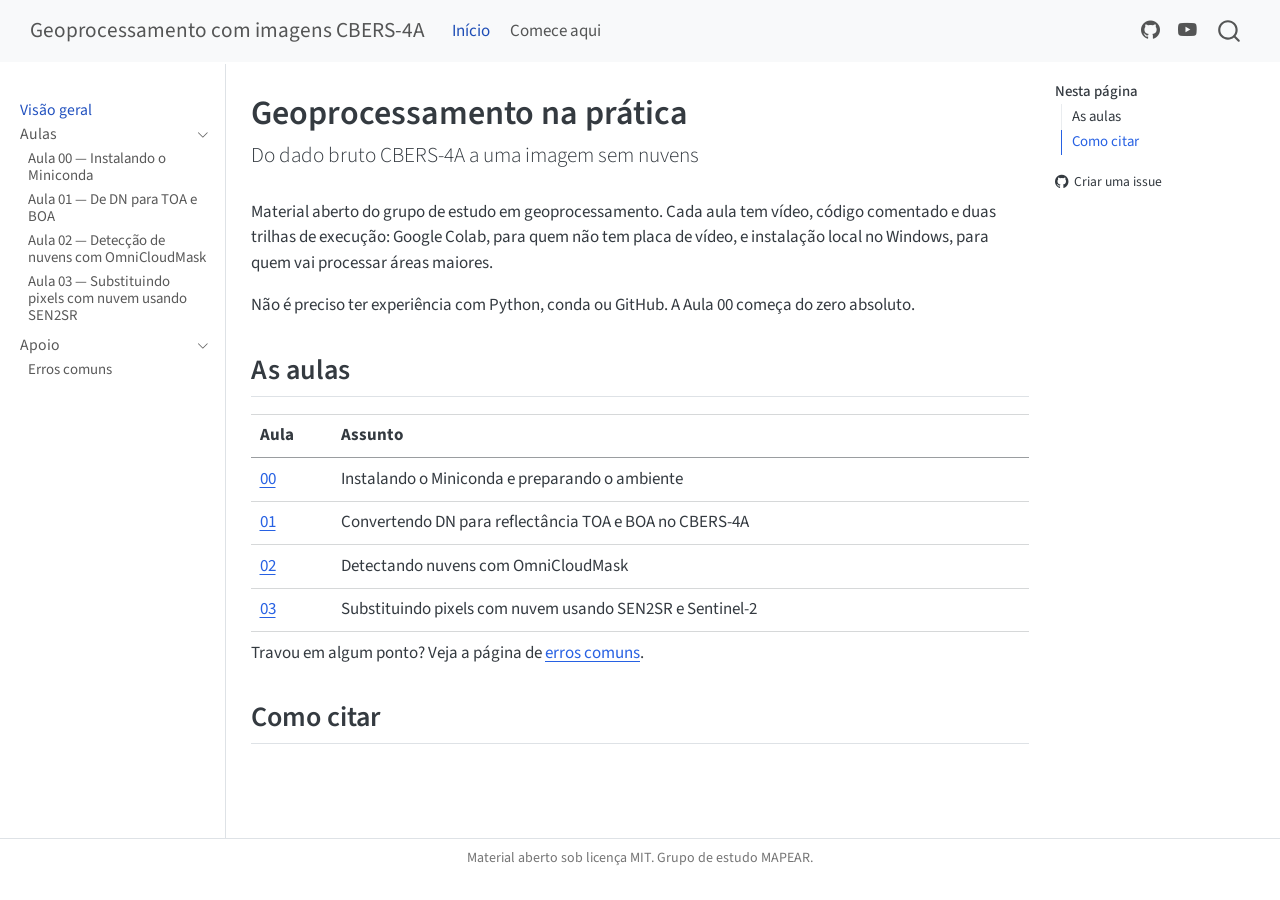
==== docs/index.html @ e0a3d1a6 "Arquivos iniciais" ====
<!DOCTYPE html>
<html xmlns="http://www.w3.org/1999/xhtml" lang="pt" xml:lang="pt"><head>

<meta charset="utf-8">
<meta name="generator" content="quarto-1.10.18">

<meta name="viewport" content="width=device-width, initial-scale=1.0, user-scalable=yes">


<title>Geoprocessamento na prática – Geoprocessamento com imagens CBERS-4A</title>
<style>
/* Default styles provided by pandoc.
** See https://pandoc.org/MANUAL.html#variables-for-html for config info.
*/
span.smallcaps{font-variant: small-caps;}
div.columns{display: flex; gap: 1.5em;}
div.column{flex: auto;}
@media screen {
div.columns{gap: min(4vw, 1.5em);}
div.column{overflow-x: auto;}
}
div.hanging-indent{margin-left: 1.5em; text-indent: -1.5em;}
ul.task-list{list-style: none;}
ul.task-list li input[type="checkbox"] {
  width: 0.8em;
  margin: 0 0.8em 0.2em -1em; /* quarto-specific, see https://github.com/quarto-dev/quarto-cli/issues/4556 */ 
  vertical-align: middle;
}
</style>


<script src="site_libs/quarto-nav/quarto-nav.js"></script>
<script src="site_libs/quarto-nav/headroom.min.js"></script>
<script src="site_libs/clipboard/clipboard.min.js"></script>
<script src="site_libs/quarto-search/autocomplete.umd.js"></script>
<script src="site_libs/quarto-search/fuse.min.js"></script>
<script src="site_libs/quarto-search/quarto-search.js"></script>
<meta name="quarto:offset" content="./">
<script src="site_libs/quarto-html/quarto.js" type="module"></script>
<script src="site_libs/quarto-html/tabsets/tabsets.js" type="module"></script>
<script src="site_libs/quarto-html/popper.min.js"></script>
<script src="site_libs/quarto-html/tippy.umd.min.js"></script>
<script src="site_libs/quarto-html/anchor.min.js"></script>
<link href="site_libs/quarto-html/tippy.css" rel="stylesheet">
<link href="site_libs/quarto-html/quarto-syntax-highlighting-bb62276ab45c84d9efd712f51ff97b5a.css" rel="stylesheet" id="quarto-text-highlighting-styles">
<script src="site_libs/bootstrap/bootstrap.min.js"></script>
<link href="site_libs/bootstrap/bootstrap-icons.css" rel="stylesheet">
<link href="site_libs/bootstrap/bootstrap-2bff8de579bfbea2a895c50d60f87590.min.css" rel="stylesheet" append-hash="true" id="quarto-bootstrap" data-mode="light">
<script id="quarto-search-options" type="application/json">{
  "location": "navbar",
  "copy-button": false,
  "collapse-after": 3,
  "panel-placement": "end",
  "type": "overlay",
  "limit": 50,
  "keyboard-shortcut": [
    "f",
    "/",
    "s"
  ],
  "show-item-context": false,
  "language": {
    "search-no-results-text": "Nenhum resultado",
    "search-matching-documents-text": "documentos correspondentes",
    "search-copy-link-title": "Copiar link para a busca",
    "search-hide-matches-text": "Esconder correspondências adicionais",
    "search-more-match-text": "mais correspondência neste documento",
    "search-more-matches-text": "mais correspondências neste documento",
    "search-clear-button-title": "Limpar",
    "search-text-placeholder": "",
    "search-detached-cancel-button-title": "Cancelar",
    "search-submit-button-title": "Enviar",
    "search-label": "Procurar"
  }
}</script>


</head>

<body class="nav-sidebar docked nav-fixed quarto-light">

<div id="quarto-search-results"></div>
  <header id="quarto-header" class="headroom fixed-top">
    <nav class="navbar navbar-expand-lg " data-bs-theme="dark">
      <div class="navbar-container container-fluid">
      <div class="navbar-brand-container mx-auto">
    <a class="navbar-brand" href="./index.html">
    <span class="navbar-title">Geoprocessamento com imagens CBERS-4A</span>
    </a>
  </div>
            <div id="quarto-search" class="" title="Procurar"></div>
          <button class="navbar-toggler" type="button" data-bs-toggle="collapse" data-bs-target="#navbarCollapse" aria-controls="navbarCollapse" role="menu" aria-expanded="false" aria-label="Alternar de navegação" onclick="if (window.quartoToggleHeadroom) { window.quartoToggleHeadroom(); }">
  <span class="navbar-toggler-icon"></span>
</button>
          <div class="collapse navbar-collapse" id="navbarCollapse">
            <ul class="navbar-nav navbar-nav-scroll me-auto">
  <li class="nav-item">
    <a class="nav-link active" href="./index.html" aria-current="page"> 
<span class="menu-text">Início</span></a>
  </li>  
  <li class="nav-item">
    <a class="nav-link" href="./aulas/00-ambiente.html"> 
<span class="menu-text">Comece aqui</span></a>
  </li>  
</ul>
            <ul class="navbar-nav navbar-nav-scroll ms-auto">
  <li class="nav-item compact">
    <a class="nav-link" href="https://github.com/danfioramonte/geoprocessamento-cbers4a"> <i class="bi bi-github" role="img">
</i> 
<span class="menu-text"></span></a>
  </li>  
  <li class="nav-item compact">
    <a class="nav-link" href="https://www.youtube.com/@MapearUnesp"> <i class="bi bi-youtube" role="img">
</i> 
<span class="menu-text"></span></a>
  </li>  
</ul>
          </div> <!-- /navcollapse -->
            <div class="quarto-navbar-tools">
</div>
      </div> <!-- /container-fluid -->
    </nav>
  <nav class="quarto-secondary-nav">
    <div class="container-fluid d-flex">
      <button type="button" class="quarto-btn-toggle btn" data-bs-toggle="collapse" role="button" data-bs-target=".quarto-sidebar-collapse-item" aria-controls="quarto-sidebar" aria-expanded="false" aria-label="Alternar barra lateral" onclick="if (window.quartoToggleHeadroom) { window.quartoToggleHeadroom(); }">
        <i class="bi bi-layout-text-sidebar-reverse"></i>
      </button>
        <nav class="quarto-page-breadcrumbs" aria-label="breadcrumb"><ol class="breadcrumb"><li class="breadcrumb-item"><a href="./index.html">Visão geral</a></li></ol></nav>
        <a class="flex-grow-1" role="navigation" data-bs-toggle="collapse" data-bs-target=".quarto-sidebar-collapse-item" aria-controls="quarto-sidebar" aria-expanded="false" aria-label="Alternar barra lateral" onclick="if (window.quartoToggleHeadroom) { window.quartoToggleHeadroom(); }">      
        </a>
    </div>
  </nav>
</header>
<!-- content -->
<div id="quarto-content" class="quarto-container page-columns page-rows-contents page-layout-article page-navbar">
<!-- sidebar -->
  <nav id="quarto-sidebar" class="sidebar collapse collapse-horizontal quarto-sidebar-collapse-item sidebar-navigation docked overflow-auto">
    <div class="sidebar-menu-container"> 
    <ul class="list-unstyled mt-1">
        <li class="sidebar-item">
  <div class="sidebar-item-container"> 
  <a href="./index.html" class="sidebar-item-text sidebar-link active">
 <span class="menu-text">Visão geral</span></a>
  </div>
</li>
        <li class="sidebar-item sidebar-item-section">
      <div class="sidebar-item-container"> 
            <a class="sidebar-item-text sidebar-link text-start" data-bs-toggle="collapse" data-bs-target="#quarto-sidebar-section-1" role="navigation" aria-expanded="true">
 <span class="menu-text">Aulas</span></a>
          <a class="sidebar-item-toggle text-start" data-bs-toggle="collapse" data-bs-target="#quarto-sidebar-section-1" role="navigation" aria-expanded="true" aria-label="Alternar seção">
            <i class="bi bi-chevron-right ms-2"></i>
          </a> 
      </div>
      <ul id="quarto-sidebar-section-1" class="collapse list-unstyled sidebar-section depth1 show">  
          <li class="sidebar-item">
  <div class="sidebar-item-container"> 
  <a href="./aulas/00-ambiente.html" class="sidebar-item-text sidebar-link">
 <span class="menu-text">Aula 00 — Instalando o Miniconda</span></a>
  </div>
</li>
          <li class="sidebar-item">
  <div class="sidebar-item-container"> 
  <a href="./aulas/01-toa-boa.html" class="sidebar-item-text sidebar-link">
 <span class="menu-text">Aula 01 — De DN para TOA e BOA</span></a>
  </div>
</li>
          <li class="sidebar-item">
  <div class="sidebar-item-container"> 
  <a href="./aulas/02-omnicloudmask.html" class="sidebar-item-text sidebar-link">
 <span class="menu-text">Aula 02 — Detecção de nuvens com OmniCloudMask</span></a>
  </div>
</li>
          <li class="sidebar-item">
  <div class="sidebar-item-container"> 
  <a href="./aulas/03-sen2sr.html" class="sidebar-item-text sidebar-link">
 <span class="menu-text">Aula 03 — Substituindo pixels com nuvem usando SEN2SR</span></a>
  </div>
</li>
      </ul>
  </li>
        <li class="sidebar-item sidebar-item-section">
      <div class="sidebar-item-container"> 
            <a class="sidebar-item-text sidebar-link text-start" data-bs-toggle="collapse" data-bs-target="#quarto-sidebar-section-2" role="navigation" aria-expanded="true">
 <span class="menu-text">Apoio</span></a>
          <a class="sidebar-item-toggle text-start" data-bs-toggle="collapse" data-bs-target="#quarto-sidebar-section-2" role="navigation" aria-expanded="true" aria-label="Alternar seção">
            <i class="bi bi-chevron-right ms-2"></i>
          </a> 
      </div>
      <ul id="quarto-sidebar-section-2" class="collapse list-unstyled sidebar-section depth1 show">  
          <li class="sidebar-item">
  <div class="sidebar-item-container"> 
  <a href="./aulas/99-erros-comuns.html" class="sidebar-item-text sidebar-link">
 <span class="menu-text">Erros comuns</span></a>
  </div>
</li>
      </ul>
  </li>
    </ul>
    </div>
</nav>
<div id="quarto-sidebar-glass" class="quarto-sidebar-collapse-item" data-bs-toggle="collapse" data-bs-target=".quarto-sidebar-collapse-item"></div>
<!-- margin-sidebar -->
    <div id="quarto-margin-sidebar" class="sidebar margin-sidebar">
        <nav id="TOC" role="doc-toc" class="toc-active">
    <h2 id="toc-title">Nesta página</h2>
   
  <ul>
  <li><a href="#as-aulas" id="toc-as-aulas" class="nav-link active" data-scroll-target="#as-aulas">As aulas</a></li>
  <li><a href="#como-citar" id="toc-como-citar" class="nav-link" data-scroll-target="#como-citar">Como citar</a></li>
  </ul>
<div class="toc-actions"><ul><li><a href="https://github.com/danfioramonte/geoprocessamento-cbers4a/issues/new" class="toc-action"><i class="bi bi-github"></i>Criar uma issue</a></li></ul></div></nav>
    </div>
<!-- main -->
<main class="content" id="quarto-document-content">

<header id="title-block-header" class="quarto-title-block default">
<div class="quarto-title">
<h1 class="title">Geoprocessamento na prática</h1>
<p class="subtitle lead">Do dado bruto CBERS-4A a uma imagem sem nuvens</p>
</div>



<div class="quarto-title-meta">

    
  
    
  </div>
  


</header>


<p>Material aberto do grupo de estudo em geoprocessamento. Cada aula tem vídeo, código comentado e duas trilhas de execução: Google Colab, para quem não tem placa de vídeo, e instalação local no Windows, para quem vai processar áreas maiores.</p>
<p>Não é preciso ter experiência com Python, conda ou GitHub. A Aula 00 começa do zero absoluto.</p>
<section id="as-aulas" class="level2">
<h2 class="anchored" data-anchor-id="as-aulas">As aulas</h2>
<table class="caption-top table">
<thead>
<tr class="header">
<th>Aula</th>
<th>Assunto</th>
</tr>
</thead>
<tbody>
<tr class="odd">
<td><a href="./aulas/00-ambiente.html">00</a></td>
<td>Instalando o Miniconda e preparando o ambiente</td>
</tr>
<tr class="even">
<td><a href="./aulas/01-toa-boa.html">01</a></td>
<td>Convertendo DN para reflectância TOA e BOA no CBERS-4A</td>
</tr>
<tr class="odd">
<td><a href="./aulas/02-omnicloudmask.html">02</a></td>
<td>Detectando nuvens com OmniCloudMask</td>
</tr>
<tr class="even">
<td><a href="./aulas/03-sen2sr.html">03</a></td>
<td>Substituindo pixels com nuvem usando SEN2SR e Sentinel-2</td>
</tr>
</tbody>
</table>
<p>Travou em algum ponto? Veja a página de <a href="./aulas/99-erros-comuns.html">erros comuns</a>.</p>
</section>
<section id="como-citar" class="level2">
<h2 class="anchored" data-anchor-id="como-citar">Como citar</h2>
<!-- Preencher depois de gerar o DOI no Zenodo -->


</section>

</main> <!-- /main -->
<script id="quarto-html-after-body" type="application/javascript">
  window.document.addEventListener("DOMContentLoaded", function (event) {
    const icon = "";
    const anchorJS = new window.AnchorJS();
    anchorJS.options = {
      placement: 'right',
      icon: icon
    };
    anchorJS.add('.anchored');
    const isCodeAnnotation = (el) => {
      for (const clz of el.classList) {
        if (clz.startsWith('code-annotation-')) {                     
          return true;
        }
      }
      return false;
    }
    const onCopySuccess = function(e) {
      // button target
      const button = e.trigger;
      // don't keep focus
      button.blur();
      // flash "checked"
      button.classList.add('code-copy-button-checked');
      var currentTitle = button.getAttribute("title");
      button.setAttribute("title", "Copiada");
      let tooltip;
      if (window.bootstrap) {
        button.setAttribute("data-bs-toggle", "tooltip");
        button.setAttribute("data-bs-placement", "left");
        button.setAttribute("data-bs-title", "Copiada");
        tooltip = new bootstrap.Tooltip(button, 
          { trigger: "manual", 
            customClass: "code-copy-button-tooltip",
            offset: [0, -8]});
        tooltip.show();    
      }
      setTimeout(function() {
        if (tooltip) {
          tooltip.hide();
          button.removeAttribute("data-bs-title");
          button.removeAttribute("data-bs-toggle");
          button.removeAttribute("data-bs-placement");
        }
        button.setAttribute("title", currentTitle);
        button.classList.remove('code-copy-button-checked');
      }, 1000);
      // clear code selection
      e.clearSelection();
    }
    const getTextToCopy = function(trigger) {
      const outerScaffold = trigger.parentElement.cloneNode(true);
      const codeEl = outerScaffold.querySelector('code');
      for (const childEl of codeEl.children) {
        if (isCodeAnnotation(childEl)) {
          childEl.remove();
        }
      }
      return codeEl.innerText;
    }
    const clipboard = new window.ClipboardJS('.code-copy-button:not([data-in-quarto-modal])', {
      text: getTextToCopy
    });
    clipboard.on('success', onCopySuccess);
    if (window.document.getElementById('quarto-embedded-source-code-modal')) {
      const clipboardModal = new window.ClipboardJS('.code-copy-button[data-in-quarto-modal]', {
        text: getTextToCopy,
        container: window.document.getElementById('quarto-embedded-source-code-modal')
      });
      clipboardModal.on('success', onCopySuccess);
    }
      var localhostRegex = new RegExp(/^(?:http|https):\/\/localhost\:?[0-9]*\//);
      var mailtoRegex = new RegExp(/^mailto:/);
        var filterRegex = new RegExp("https:\/\/danfioramonte\.github\.io\/geoprocessamento-cbers4a\/");
      var isInternal = (href) => {
          return filterRegex.test(href) || localhostRegex.test(href) || mailtoRegex.test(href);
      }
      // Inspect non-navigation links and adorn them if external
     var links = window.document.querySelectorAll('a[href]:not(.nav-link):not(.navbar-brand):not(.toc-action):not(.sidebar-link):not(.sidebar-item-toggle):not(.pagination-link):not(.no-external):not([aria-hidden]):not(.dropdown-item):not(.quarto-navigation-tool):not(.about-link)');
      for (var i=0; i<links.length; i++) {
        const link = links[i];
        if (!isInternal(link.href)) {
          // undo the damage that might have been done by quarto-nav.js in the case of
          // links that we want to consider external
          if (link.dataset.originalHref !== undefined) {
            link.href = link.dataset.originalHref;
          }
        }
      }
    function tippyHover(el, contentFn, onTriggerFn, onUntriggerFn) {
      const config = {
        allowHTML: true,
        maxWidth: 500,
        delay: 100,
        arrow: false,
        appendTo: function(el) {
            return el.parentElement;
        },
        interactive: true,
        interactiveBorder: 10,
        theme: 'quarto',
        placement: 'bottom-start',
      };
      if (contentFn) {
        config.content = contentFn;
      }
      if (onTriggerFn) {
        config.onTrigger = onTriggerFn;
      }
      if (onUntriggerFn) {
        config.onUntrigger = onUntriggerFn;
      }
      window.tippy(el, config); 
    }
    const noterefs = window.document.querySelectorAll('a[role="doc-noteref"]');
    for (var i=0; i<noterefs.length; i++) {
      const ref = noterefs[i];
      tippyHover(ref, function() {
        // use id or data attribute instead here
        let href = ref.getAttribute('data-footnote-href') || ref.getAttribute('href');
        try { href = new URL(href).hash; } catch {}
        const id = href.replace(/^#\/?/, "");
        const note = window.document.getElementById(id);
        if (note) {
          return note.innerHTML;
        } else {
          return "";
        }
      });
    }
    const xrefs = window.document.querySelectorAll('a.quarto-xref');
    const processXRef = (id, note) => {
      // Strip column container classes
      const stripColumnClz = (el) => {
        el.classList.remove("page-full", "page-columns");
        if (el.children) {
          for (const child of el.children) {
            stripColumnClz(child);
          }
        }
      }
      stripColumnClz(note)
      if (id === null || id.startsWith('sec-')) {
        // Special case sections, only their first couple elements
        const container = document.createElement("div");
        if (note.children && note.children.length > 2) {
          container.appendChild(note.children[0].cloneNode(true));
          for (let i = 1; i < note.children.length; i++) {
            const child = note.children[i];
            if (child.tagName === "P" && child.innerText === "") {
              continue;
            } else {
              container.appendChild(child.cloneNode(true));
              break;
            }
          }
          if (window.Quarto?.typesetMath) {
            window.Quarto.typesetMath(container);
          }
          return container.innerHTML
        } else {
          if (window.Quarto?.typesetMath) {
            window.Quarto.typesetMath(note);
          }
          return note.innerHTML;
        }
      } else {
        // Remove any anchor links if they are present
        const anchorLink = note.querySelector('a.anchorjs-link');
        if (anchorLink) {
          anchorLink.remove();
        }
        if (window.Quarto?.typesetMath) {
          window.Quarto.typesetMath(note);
        }
        if (note.classList.contains("callout")) {
          return note.outerHTML;
        } else {
          return note.innerHTML;
        }
      }
    }
    for (var i=0; i<xrefs.length; i++) {
      const xref = xrefs[i];
      tippyHover(xref, undefined, function(instance) {
        instance.disable();
        let url = xref.getAttribute('href');
        let hash = undefined; 
        if (url.startsWith('#')) {
          hash = url;
        } else {
          try { hash = new URL(url).hash; } catch {}
        }
        if (hash) {
          const id = hash.replace(/^#\/?/, "");
          const note = window.document.getElementById(id);
          if (note !== null) {
            try {
              const html = processXRef(id, note.cloneNode(true));
              instance.setContent(html);
            } finally {
              instance.enable();
              instance.show();
            }
          } else {
            // See if we can fetch this
            fetch(url.split('#')[0])
            .then(res => res.text())
            .then(html => {
              const parser = new DOMParser();
              const htmlDoc = parser.parseFromString(html, "text/html");
              const note = htmlDoc.getElementById(id);
              if (note !== null) {
                const html = processXRef(id, note);
                instance.setContent(html);
              } 
            }).finally(() => {
              instance.enable();
              instance.show();
            });
          }
        } else {
          // See if we can fetch a full url (with no hash to target)
          // This is a special case and we should probably do some content thinning / targeting
          fetch(url)
          .then(res => res.text())
          .then(html => {
            const parser = new DOMParser();
            const htmlDoc = parser.parseFromString(html, "text/html");
            const note = htmlDoc.querySelector('main.content');
            if (note !== null) {
              // This should only happen for chapter cross references
              // (since there is no id in the URL)
              // remove the first header
              if (note.children.length > 0 && note.children[0].tagName === "HEADER") {
                note.children[0].remove();
              }
              const html = processXRef(null, note);
              instance.setContent(html);
            } 
          }).finally(() => {
            instance.enable();
            instance.show();
          });
        }
      }, function(instance) {
      });
    }
        let selectedAnnoteEl;
        const selectorForAnnotation = ( cell, annotation) => {
          let cellAttr = 'data-code-cell="' + cell + '"';
          let lineAttr = 'data-code-annotation="' +  annotation + '"';
          const selector = 'span[' + cellAttr + '][' + lineAttr + ']';
          return selector;
        }
        const selectCodeLines = (annoteEl) => {
          const doc = window.document;
          const targetCell = annoteEl.getAttribute("data-target-cell");
          const targetAnnotation = annoteEl.getAttribute("data-target-annotation");
          const annoteSpan = window.document.querySelector(selectorForAnnotation(targetCell, targetAnnotation));
          const lines = annoteSpan.getAttribute("data-code-lines").split(",");
          const lineIds = lines.map((line) => {
            return targetCell + "-" + line;
          })
          let top = null;
          let height = null;
          let parent = null;
          if (lineIds.length > 0) {
              //compute the position of the single el (top and bottom and make a div)
              const el = window.document.getElementById(lineIds[0]);
              top = el.offsetTop;
              height = el.offsetHeight;
              parent = el.parentElement.parentElement;
            if (lineIds.length > 1) {
              const lastEl = window.document.getElementById(lineIds[lineIds.length - 1]);
              const bottom = lastEl.offsetTop + lastEl.offsetHeight;
              height = bottom - top;
            }
            if (top !== null && height !== null && parent !== null) {
              // cook up a div (if necessary) and position it 
              let div = window.document.getElementById("code-annotation-line-highlight");
              if (div === null) {
                div = window.document.createElement("div");
                div.setAttribute("id", "code-annotation-line-highlight");
                div.style.position = 'absolute';
                parent.appendChild(div);
              }
              div.style.top = top - 2 + "px";
              div.style.height = height + 4 + "px";
              div.style.left = 0;
              let gutterDiv = window.document.getElementById("code-annotation-line-highlight-gutter");
              if (gutterDiv === null) {
                gutterDiv = window.document.createElement("div");
                gutterDiv.setAttribute("id", "code-annotation-line-highlight-gutter");
                gutterDiv.style.position = 'absolute';
                const codeCell = window.document.getElementById(targetCell);
                const gutter = codeCell.querySelector('.code-annotation-gutter');
                gutter.appendChild(gutterDiv);
              }
              gutterDiv.style.top = top - 2 + "px";
              gutterDiv.style.height = height + 4 + "px";
            }
            selectedAnnoteEl = annoteEl;
          }
        };
        const unselectCodeLines = () => {
          const elementsIds = ["code-annotation-line-highlight", "code-annotation-line-highlight-gutter"];
          elementsIds.forEach((elId) => {
            const div = window.document.getElementById(elId);
            if (div) {
              div.remove();
            }
          });
          selectedAnnoteEl = undefined;
        };
          // Handle positioning of the toggle
      window.addEventListener(
        "resize",
        throttle(() => {
          elRect = undefined;
          if (selectedAnnoteEl) {
            selectCodeLines(selectedAnnoteEl);
          }
        }, 10)
      );
      function throttle(fn, ms) {
      let throttle = false;
      let timer;
        return (...args) => {
          if(!throttle) { // first call gets through
              fn.apply(this, args);
              throttle = true;
          } else { // all the others get throttled
              if(timer) clearTimeout(timer); // cancel #2
              timer = setTimeout(() => {
                fn.apply(this, args);
                timer = throttle = false;
              }, ms);
          }
        };
      }
        // Attach click handler to the DT
        const annoteDls = window.document.querySelectorAll('dt[data-target-cell]');
        for (const annoteDlNode of annoteDls) {
          annoteDlNode.addEventListener('click', (event) => {
            const clickedEl = event.target;
            if (clickedEl !== selectedAnnoteEl) {
              unselectCodeLines();
              const activeEl = window.document.querySelector('dt[data-target-cell].code-annotation-active');
              if (activeEl) {
                activeEl.classList.remove('code-annotation-active');
              }
              selectCodeLines(clickedEl);
              clickedEl.classList.add('code-annotation-active');
            } else {
              // Unselect the line
              unselectCodeLines();
              clickedEl.classList.remove('code-annotation-active');
            }
          });
        }
    const findCites = (el) => {
      const parentEl = el.parentElement;
      if (parentEl) {
        const cites = parentEl.dataset.cites;
        if (cites) {
          return {
            el,
            cites: cites.split(' ')
          };
        } else {
          return findCites(el.parentElement)
        }
      } else {
        return undefined;
      }
    };
    var bibliorefs = window.document.querySelectorAll('a[role="doc-biblioref"]');
    for (var i=0; i<bibliorefs.length; i++) {
      const ref = bibliorefs[i];
      const citeInfo = findCites(ref);
      if (citeInfo) {
        tippyHover(citeInfo.el, function() {
          var popup = window.document.createElement('div');
          citeInfo.cites.forEach(function(cite) {
            var citeDiv = window.document.createElement('div');
            citeDiv.classList.add('hanging-indent');
            citeDiv.classList.add('csl-entry');
            var biblioDiv = window.document.getElementById('ref-' + cite);
            if (biblioDiv) {
              citeDiv.innerHTML = biblioDiv.innerHTML;
            }
            popup.appendChild(citeDiv);
          });
          return popup.innerHTML;
        });
      }
    }
  });
  </script>
</div> <!-- /content -->
<footer class="footer">
  <div class="nav-footer">
    <div class="nav-footer-left">
      &nbsp;
    </div>   
    <div class="nav-footer-center">
<p>Material aberto sob licença MIT. Grupo de estudo MAPEAR.</p>
<div class="toc-actions d-sm-block d-md-none"><ul><li><a href="https://github.com/danfioramonte/geoprocessamento-cbers4a/issues/new" class="toc-action"><i class="bi bi-github"></i>Criar uma issue</a></li></ul></div></div>
    <div class="nav-footer-right">
      &nbsp;
    </div>
  </div>
</footer>




</body></html>
---- docs/site_libs/quarto-html/tippy.css ----
.tippy-box[data-animation=fade][data-state=hidden]{opacity:0}[data-tippy-root]{max-width:calc(100vw - 10px)}.tippy-box{position:relative;background-color:#333;color:#fff;border-radius:4px;font-size:14px;line-height:1.4;white-space:normal;outline:0;transition-property:transform,visibility,opacity}.tippy-box[data-placement^=top]>.tippy-arrow{bottom:0}.tippy-box[data-placement^=top]>.tippy-arrow:before{bottom:-7px;left:0;border-width:8px 8px 0;border-top-color:initial;transform-origin:center top}.tippy-box[data-placement^=bottom]>.tippy-arrow{top:0}.tippy-box[data-placement^=bottom]>.tippy-arrow:before{top:-7px;left:0;border-width:0 8px 8px;border-bottom-color:initial;transform-origin:center bottom}.tippy-box[data-placement^=left]>.tippy-arrow{right:0}.tippy-box[data-placement^=left]>.tippy-arrow:before{border-width:8px 0 8px 8px;border-left-color:initial;right:-7px;transform-origin:center left}.tippy-box[data-placement^=right]>.tippy-arrow{left:0}.tippy-box[data-placement^=right]>.tippy-arrow:before{left:-7px;border-width:8px 8px 8px 0;border-right-color:initial;transform-origin:center right}.tippy-box[data-inertia][data-state=visible]{transition-timing-function:cubic-bezier(.54,1.5,.38,1.11)}.tippy-arrow{width:16px;height:16px;color:#333}.tippy-arrow:before{content:"";position:absolute;border-color:transparent;border-style:solid}.tippy-content{position:relative;padding:5px 9px;z-index:1}
---- docs/site_libs/quarto-html/quarto-syntax-highlighting-bb62276ab45c84d9efd712f51ff97b5a.css ----
/* quarto syntax highlight colors */
:root {
  --quarto-hl-al-color: #ff5555;
  --quarto-hl-an-color: #6a737d;
  --quarto-hl-at-color: #d73a49;
  --quarto-hl-bn-color: #005cc5;
  --quarto-hl-bu-color: #d73a49;
  --quarto-hl-ch-color: #032f62;
  --quarto-hl-co-color: #6a737d;
  --quarto-hl-cv-color: #6a737d;
  --quarto-hl-cn-color: #005cc5;
  --quarto-hl-cf-color: #d73a49;
  --quarto-hl-dt-color: #d73a49;
  --quarto-hl-dv-color: #005cc5;
  --quarto-hl-do-color: #6a737d;
  --quarto-hl-er-color: #ff5555;
  --quarto-hl-ex-color: #d73a49;
  --quarto-hl-fl-color: #005cc5;
  --quarto-hl-fu-color: #6f42c1;
  --quarto-hl-im-color: #032f62;
  --quarto-hl-in-color: #6a737d;
  --quarto-hl-kw-color: #d73a49;
  --quarto-hl-op-color: #24292e;
  --quarto-hl-pp-color: #d73a49;
  --quarto-hl-re-color: #6a737d;
  --quarto-hl-sc-color: #005cc5;
  --quarto-hl-ss-color: #032f62;
  --quarto-hl-st-color: #032f62;
  --quarto-hl-va-color: #e36209;
  --quarto-hl-vs-color: #032f62;
  --quarto-hl-wa-color: #ff5555;
}

/* other quarto variables */
:root {
  --quarto-font-monospace: SFMono-Regular, Menlo, Monaco, Consolas, "Liberation Mono", "Courier New", monospace;
}

/* syntax highlight based on Pandoc's rules */
pre > code.sourceCode > span {
  color: #24292e;
}

code.sourceCode > span {
  color: #24292e;
}

div.sourceCode,
div.sourceCode pre.sourceCode {
  color: #24292e;
}

/* Normal */
code span {
  color: #24292e;
}

/* Alert */
code span.al {
  font-weight: bold;
  color: #ff5555;
}

/* Annotation */
code span.an {
  color: #6a737d;
}

/* Attribute */
code span.at {
  color: #d73a49;
}

/* BaseN */
code span.bn {
  color: #005cc5;
}

/* BuiltIn */
code span.bu {
  color: #d73a49;
}

/* ControlFlow */
code span.cf {
  color: #d73a49;
}

/* Char */
code span.ch {
  color: #032f62;
}

/* Constant */
code span.cn {
  color: #005cc5;
}

/* Comment */
code span.co {
  color: #6a737d;
}

/* CommentVar */
code span.cv {
  color: #6a737d;
}

/* Documentation */
code span.do {
  color: #6a737d;
}

/* DataType */
code span.dt {
  color: #d73a49;
}

/* DecVal */
code span.dv {
  color: #005cc5;
}

/* Error */
code span.er {
  color: #ff5555;
  text-decoration: underline;
}

/* Extension */
code span.ex {
  font-weight: bold;
  color: #d73a49;
}

/* Float */
code span.fl {
  color: #005cc5;
}

/* Function */
code span.fu {
  color: #6f42c1;
}

/* Import */
code span.im {
  color: #032f62;
}

/* Information */
code span.in {
  color: #6a737d;
}

/* Keyword */
code span.kw {
  color: #d73a49;
}

/* Operator */
code span.op {
  color: #24292e;
}

/* Preprocessor */
code span.pp {
  color: #d73a49;
}

/* RegionMarker */
code span.re {
  color: #6a737d;
}

/* SpecialChar */
code span.sc {
  color: #005cc5;
}

/* SpecialString */
code span.ss {
  color: #032f62;
}

/* String */
code span.st {
  color: #032f62;
}

/* Variable */
code span.va {
  color: #e36209;
}

/* VerbatimString */
code span.vs {
  color: #032f62;
}

/* Warning */
code span.wa {
  color: #ff5555;
}

.prevent-inlining {
  content: "</";
}

/*# sourceMappingURL=9fff47f1860eaa1c7b80d8cbc12525ed.css.map */
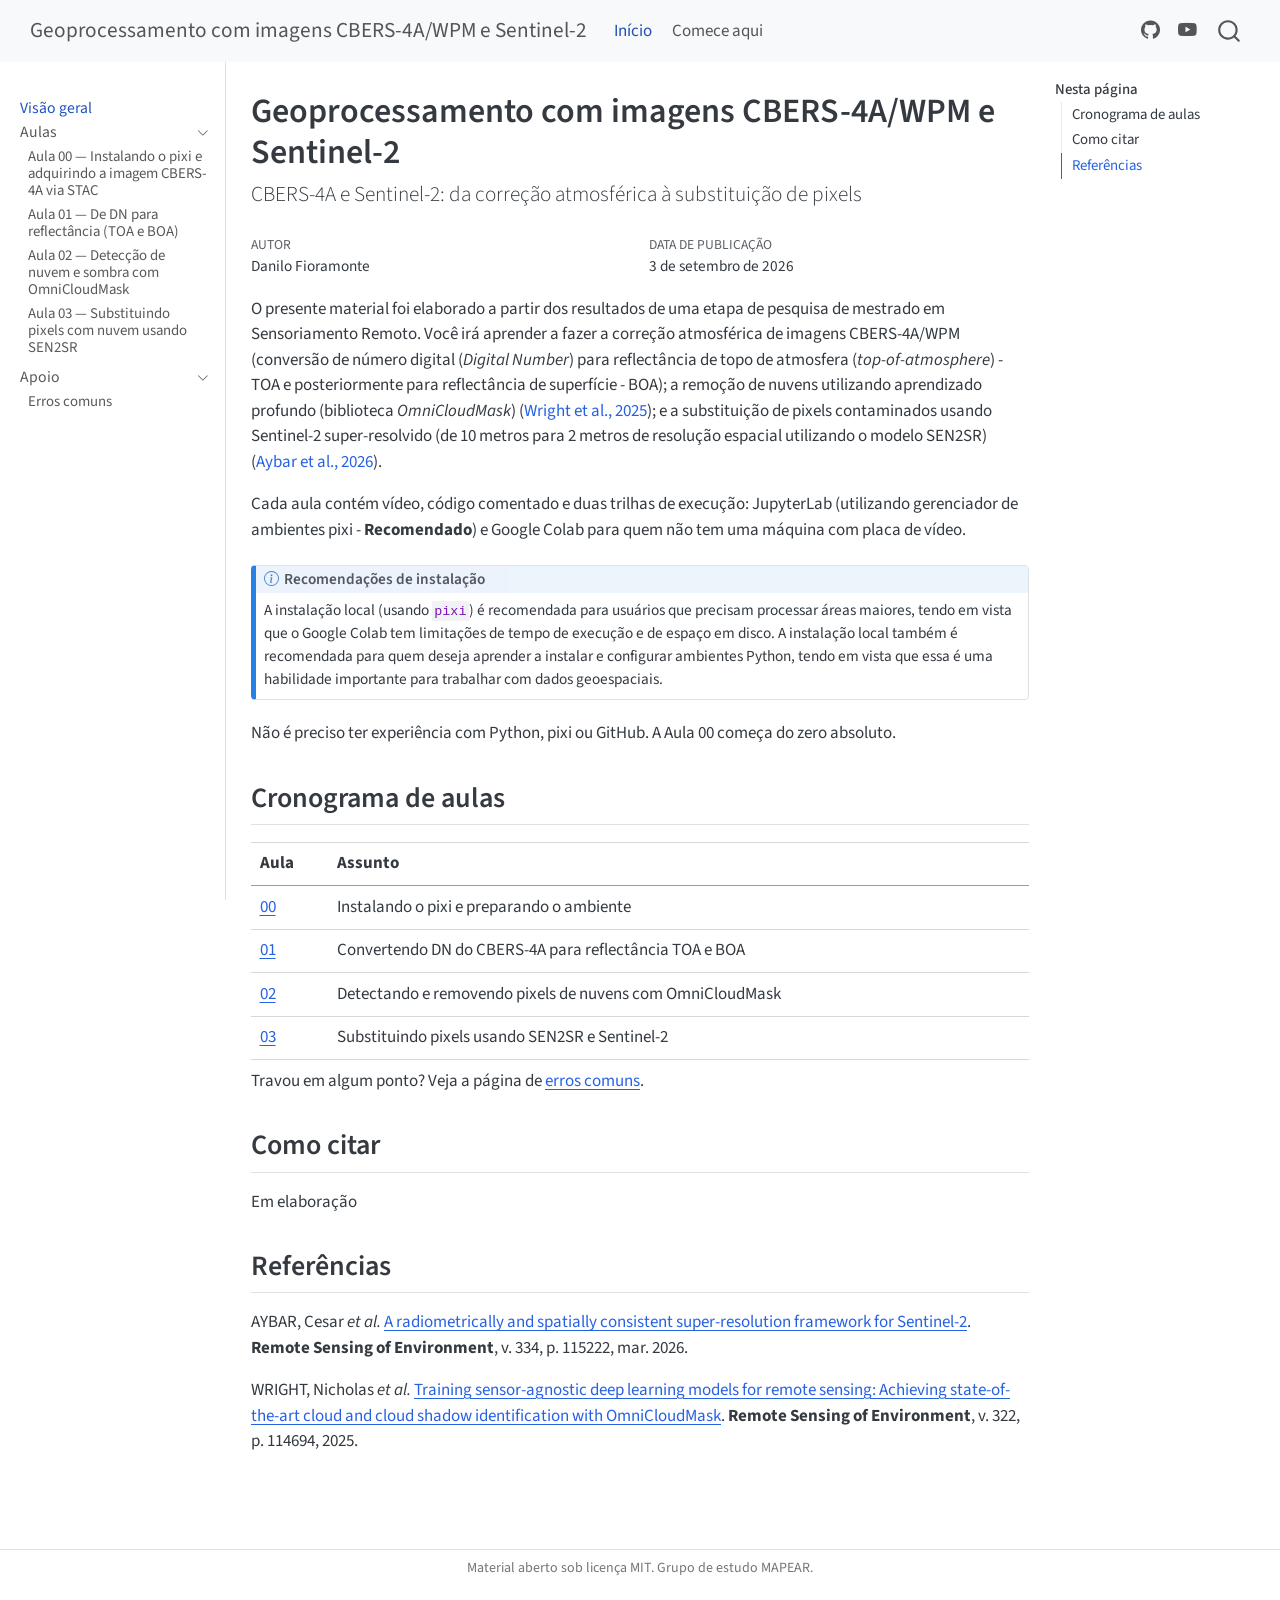
==== commit 4187169f: "0.0.2 ipynb aulas 01, 02 e 03 + correções" ====
--- a/docs/index.html
+++ b/docs/index.html
@@ -2,23 +2,21 @@
 <html xmlns="http://www.w3.org/1999/xhtml" lang="pt" xml:lang="pt"><head>
 
 <meta charset="utf-8">
-<meta name="generator" content="quarto-1.10.18">
+<meta name="generator" content="quarto-1.9.38">
 
 <meta name="viewport" content="width=device-width, initial-scale=1.0, user-scalable=yes">
 
-
-<title>Geoprocessamento na prática – Geoprocessamento com imagens CBERS-4A</title>
+<meta name="author" content="Danilo Fioramonte">
+
+<title>Geoprocessamento com imagens CBERS-4A/WPM e Sentinel-2</title>
 <style>
 /* Default styles provided by pandoc.
 ** See https://pandoc.org/MANUAL.html#variables-for-html for config info.
 */
+code{white-space: pre-wrap;}
 span.smallcaps{font-variant: small-caps;}
-div.columns{display: flex; gap: 1.5em;}
-div.column{flex: auto;}
-@media screen {
-div.columns{gap: min(4vw, 1.5em);}
-div.column{overflow-x: auto;}
-}
+div.columns{display: flex; gap: min(4vw, 1.5em);}
+div.column{flex: auto; overflow-x: auto;}
 div.hanging-indent{margin-left: 1.5em; text-indent: -1.5em;}
 ul.task-list{list-style: none;}
 ul.task-list li input[type="checkbox"] {
@@ -26,7 +24,27 @@
   margin: 0 0.8em 0.2em -1em; /* quarto-specific, see https://github.com/quarto-dev/quarto-cli/issues/4556 */ 
   vertical-align: middle;
 }
-</style>
+/* CSS for citations */
+div.csl-bib-body { }
+div.csl-entry {
+  clear: both;
+  margin-bottom: 1em;
+}
+.hanging-indent div.csl-entry {
+  margin-left:2em;
+  text-indent:-2em;
+}
+div.csl-left-margin {
+  min-width:2em;
+  float:left;
+}
+div.csl-right-inline {
+  margin-left:2em;
+  padding-left:1em;
+}
+div.csl-indent {
+  margin-left: 2em;
+}</style>
 
 
 <script src="site_libs/quarto-nav/quarto-nav.js"></script>
@@ -42,10 +60,10 @@
 <script src="site_libs/quarto-html/tippy.umd.min.js"></script>
 <script src="site_libs/quarto-html/anchor.min.js"></script>
 <link href="site_libs/quarto-html/tippy.css" rel="stylesheet">
-<link href="site_libs/quarto-html/quarto-syntax-highlighting-bb62276ab45c84d9efd712f51ff97b5a.css" rel="stylesheet" id="quarto-text-highlighting-styles">
+<link href="site_libs/quarto-html/quarto-syntax-highlighting-de63f62b328812d8e578a4d74e282472.css" rel="stylesheet" id="quarto-text-highlighting-styles">
 <script src="site_libs/bootstrap/bootstrap.min.js"></script>
 <link href="site_libs/bootstrap/bootstrap-icons.css" rel="stylesheet">
-<link href="site_libs/bootstrap/bootstrap-2bff8de579bfbea2a895c50d60f87590.min.css" rel="stylesheet" append-hash="true" id="quarto-bootstrap" data-mode="light">
+<link href="site_libs/bootstrap/bootstrap-fb5670f5af5b608e6ffea10bfbc97ea6.min.css" rel="stylesheet" append-hash="true" id="quarto-bootstrap" data-mode="light">
 <script id="quarto-search-options" type="application/json">{
   "location": "navbar",
   "copy-button": false,
@@ -85,7 +103,7 @@
       <div class="navbar-container container-fluid">
       <div class="navbar-brand-container mx-auto">
     <a class="navbar-brand" href="./index.html">
-    <span class="navbar-title">Geoprocessamento com imagens CBERS-4A</span>
+    <span class="navbar-title">Geoprocessamento com imagens CBERS-4A/WPM e Sentinel-2</span>
     </a>
   </div>
             <div id="quarto-search" class="" title="Procurar"></div>
@@ -105,12 +123,12 @@
 </ul>
             <ul class="navbar-nav navbar-nav-scroll ms-auto">
   <li class="nav-item compact">
-    <a class="nav-link" href="https://github.com/danfioramonte/geoprocessamento-cbers4a"> <i class="bi bi-github" role="img">
+    <a class="nav-link" href="https://github.com/danfioramonte/geoprocessamento-cbers4a" target="_blank"> <i class="bi bi-github" role="img">
 </i> 
 <span class="menu-text"></span></a>
   </li>  
   <li class="nav-item compact">
-    <a class="nav-link" href="https://www.youtube.com/@MapearUnesp"> <i class="bi bi-youtube" role="img">
+    <a class="nav-link" href="https://www.youtube.com/@MapearUnesp" target="_blank"> <i class="bi bi-youtube" role="img">
 </i> 
 <span class="menu-text"></span></a>
   </li>  
@@ -155,19 +173,19 @@
           <li class="sidebar-item">
   <div class="sidebar-item-container"> 
   <a href="./aulas/00-ambiente.html" class="sidebar-item-text sidebar-link">
- <span class="menu-text">Aula 00 — Instalando o Miniconda</span></a>
+ <span class="menu-text">Aula 00 — Instalando o pixi e adquirindo a imagem CBERS-4A via STAC</span></a>
   </div>
 </li>
           <li class="sidebar-item">
   <div class="sidebar-item-container"> 
   <a href="./aulas/01-toa-boa.html" class="sidebar-item-text sidebar-link">
- <span class="menu-text">Aula 01 — De DN para TOA e BOA</span></a>
+ <span class="menu-text">Aula 01 — De DN para reflectância (TOA e BOA)</span></a>
   </div>
 </li>
           <li class="sidebar-item">
   <div class="sidebar-item-container"> 
   <a href="./aulas/02-omnicloudmask.html" class="sidebar-item-text sidebar-link">
- <span class="menu-text">Aula 02 — Detecção de nuvens com OmniCloudMask</span></a>
+ <span class="menu-text">Aula 02 — Detecção de nuvem e sombra com OmniCloudMask</span></a>
   </div>
 </li>
           <li class="sidebar-item">
@@ -205,25 +223,38 @@
     <h2 id="toc-title">Nesta página</h2>
    
   <ul>
-  <li><a href="#as-aulas" id="toc-as-aulas" class="nav-link active" data-scroll-target="#as-aulas">As aulas</a></li>
+  <li><a href="#cronograma-de-aulas" id="toc-cronograma-de-aulas" class="nav-link active" data-scroll-target="#cronograma-de-aulas">Cronograma de aulas</a></li>
   <li><a href="#como-citar" id="toc-como-citar" class="nav-link" data-scroll-target="#como-citar">Como citar</a></li>
+  <li><a href="#referências" id="toc-referências" class="nav-link" data-scroll-target="#referências">Referências</a></li>
   </ul>
-<div class="toc-actions"><ul><li><a href="https://github.com/danfioramonte/geoprocessamento-cbers4a/issues/new" class="toc-action"><i class="bi bi-github"></i>Criar uma issue</a></li></ul></div></nav>
+</nav>
     </div>
 <!-- main -->
 <main class="content" id="quarto-document-content">
 
 <header id="title-block-header" class="quarto-title-block default">
 <div class="quarto-title">
-<h1 class="title">Geoprocessamento na prática</h1>
-<p class="subtitle lead">Do dado bruto CBERS-4A a uma imagem sem nuvens</p>
+<h1 class="title">Geoprocessamento com imagens CBERS-4A/WPM e Sentinel-2</h1>
+<p class="subtitle lead">CBERS-4A e Sentinel-2: da correção atmosférica à substituição de pixels</p>
 </div>
 
 
 
 <div class="quarto-title-meta">
 
+    <div>
+    <div class="quarto-title-meta-heading">Autor</div>
+    <div class="quarto-title-meta-contents">
+             <p>Danilo Fioramonte </p>
+          </div>
+  </div>
     
+    <div>
+    <div class="quarto-title-meta-heading">Data de Publicação</div>
+    <div class="quarto-title-meta-contents">
+      <p class="date">3 de setembro de 2026</p>
+    </div>
+  </div>
   
     
   </div>
@@ -233,10 +264,24 @@
 </header>
 
 
-<p>Material aberto do grupo de estudo em geoprocessamento. Cada aula tem vídeo, código comentado e duas trilhas de execução: Google Colab, para quem não tem placa de vídeo, e instalação local no Windows, para quem vai processar áreas maiores.</p>
-<p>Não é preciso ter experiência com Python, conda ou GitHub. A Aula 00 começa do zero absoluto.</p>
-<section id="as-aulas" class="level2">
-<h2 class="anchored" data-anchor-id="as-aulas">As aulas</h2>
+<p>O presente material foi elaborado a partir dos resultados de uma etapa de pesquisa de mestrado em Sensoriamento Remoto. Você irá aprender a fazer a correção atmosférica de imagens CBERS-4A/WPM (conversão de número digital (<em>Digital Number</em>) para reflectância de topo de atmosfera (<em>top-of-atmosphere</em>) - TOA e posteriormente para reflectância de superfície - BOA); a remoção de nuvens utilizando aprendizado profundo (biblioteca <em>OmniCloudMask</em>) <span class="citation" data-cites="wright_training_2025">(<a href="#ref-wright_training_2025" role="doc-biblioref">Wright et al., 2025</a>)</span>; e a substituição de pixels contaminados usando Sentinel-2 super-resolvido (de 10 metros para 2 metros de resolução espacial utilizando o modelo SEN2SR) <span class="citation" data-cites="aybar_radiometrically_2026">(<a href="#ref-aybar_radiometrically_2026" role="doc-biblioref">Aybar et al., 2026</a>)</span>.</p>
+<p>Cada aula contém vídeo, código comentado e duas trilhas de execução: JupyterLab (utilizando gerenciador de ambientes pixi - <strong>Recomendado</strong>) e Google Colab para quem não tem uma máquina com placa de vídeo.</p>
+<div class="callout callout-style-default callout-note callout-titled">
+<div class="callout-header d-flex align-content-center">
+<div class="callout-icon-container">
+<i class="callout-icon"></i>
+</div>
+<div class="callout-title-container flex-fill">
+<span class="screen-reader-only">Nota</span>Recomendações de instalação
+</div>
+</div>
+<div class="callout-body-container callout-body">
+<p>A instalação local (usando <code>pixi</code>) é recomendada para usuários que precisam processar áreas maiores, tendo em vista que o Google Colab tem limitações de tempo de execução e de espaço em disco. A instalação local também é recomendada para quem deseja aprender a instalar e configurar ambientes Python, tendo em vista que essa é uma habilidade importante para trabalhar com dados geoespaciais.</p>
+</div>
+</div>
+<p>Não é preciso ter experiência com Python, pixi ou GitHub. A Aula 00 começa do zero absoluto.</p>
+<section id="cronograma-de-aulas" class="level2">
+<h2 class="anchored" data-anchor-id="cronograma-de-aulas">Cronograma de aulas</h2>
 <table class="caption-top table">
 <thead>
 <tr class="header">
@@ -247,19 +292,19 @@
 <tbody>
 <tr class="odd">
 <td><a href="./aulas/00-ambiente.html">00</a></td>
-<td>Instalando o Miniconda e preparando o ambiente</td>
+<td>Instalando o pixi e preparando o ambiente</td>
 </tr>
 <tr class="even">
 <td><a href="./aulas/01-toa-boa.html">01</a></td>
-<td>Convertendo DN para reflectância TOA e BOA no CBERS-4A</td>
+<td>Convertendo DN do CBERS-4A para reflectância TOA e BOA</td>
 </tr>
 <tr class="odd">
 <td><a href="./aulas/02-omnicloudmask.html">02</a></td>
-<td>Detectando nuvens com OmniCloudMask</td>
+<td>Detectando e removendo pixels de nuvens com OmniCloudMask</td>
 </tr>
 <tr class="even">
 <td><a href="./aulas/03-sen2sr.html">03</a></td>
-<td>Substituindo pixels com nuvem usando SEN2SR e Sentinel-2</td>
+<td>Substituindo pixels usando SEN2SR e Sentinel-2</td>
 </tr>
 </tbody>
 </table>
@@ -267,9 +312,21 @@
 </section>
 <section id="como-citar" class="level2">
 <h2 class="anchored" data-anchor-id="como-citar">Como citar</h2>
+<p>Em elaboração</p>
+</section>
+<section id="referências" class="level2">
+<h2 class="anchored" data-anchor-id="referências">Referências</h2>
+<div id="refs" class="references csl-bib-body" data-entry-spacing="1" role="list">
 <!-- Preencher depois de gerar o DOI no Zenodo -->
 
 
+<div id="ref-aybar_radiometrically_2026" class="csl-entry" role="listitem">
+AYBAR, Cesar <em>et al.</em> <a href="https://doi.org/10.1016/j.rse.2025.115222">A radiometrically and spatially consistent super-resolution framework for <span>Sentinel</span>-2</a>. <strong>Remote Sensing of Environment</strong>, v. 334, p. 115222, mar. 2026.
+</div>
+<div id="ref-wright_training_2025" class="csl-entry" role="listitem">
+WRIGHT, Nicholas <em>et al.</em> <a href="https://doi.org/10.1016/j.rse.2025.114694">Training sensor-agnostic deep learning models for remote sensing: <span>Achieving</span> state-of-the-art cloud and cloud shadow identification with <span>OmniCloudMask</span></a>. <strong>Remote Sensing of Environment</strong>, v. 322, p. 114694, 2025.
+</div>
+</div>
 </section>
 
 </main> <!-- /main -->
@@ -681,7 +738,7 @@
     </div>   
     <div class="nav-footer-center">
 <p>Material aberto sob licença MIT. Grupo de estudo MAPEAR.</p>
-<div class="toc-actions d-sm-block d-md-none"><ul><li><a href="https://github.com/danfioramonte/geoprocessamento-cbers4a/issues/new" class="toc-action"><i class="bi bi-github"></i>Criar uma issue</a></li></ul></div></div>
+</div>
     <div class="nav-footer-right">
       &nbsp;
     </div>
--- a/docs/site_libs/quarto-html/quarto-syntax-highlighting-de63f62b328812d8e578a4d74e282472.css
+++ b/docs/site_libs/quarto-html/quarto-syntax-highlighting-de63f62b328812d8e578a4d74e282472.css
@@ -0,0 +1,210 @@
+/* quarto syntax highlight colors */
+:root {
+  --quarto-hl-al-color: #ff5555;
+  --quarto-hl-an-color: #6a737d;
+  --quarto-hl-at-color: #d73a49;
+  --quarto-hl-bn-color: #005cc5;
+  --quarto-hl-bu-color: #d73a49;
+  --quarto-hl-ch-color: #032f62;
+  --quarto-hl-co-color: #6a737d;
+  --quarto-hl-cv-color: #6a737d;
+  --quarto-hl-cn-color: #005cc5;
+  --quarto-hl-cf-color: #d73a49;
+  --quarto-hl-dt-color: #d73a49;
+  --quarto-hl-dv-color: #005cc5;
+  --quarto-hl-do-color: #6a737d;
+  --quarto-hl-er-color: #ff5555;
+  --quarto-hl-ex-color: #d73a49;
+  --quarto-hl-fl-color: #005cc5;
+  --quarto-hl-fu-color: #6f42c1;
+  --quarto-hl-im-color: #032f62;
+  --quarto-hl-in-color: #6a737d;
+  --quarto-hl-kw-color: #d73a49;
+  --quarto-hl-op-color: #24292e;
+  --quarto-hl-pp-color: #d73a49;
+  --quarto-hl-re-color: #6a737d;
+  --quarto-hl-sc-color: #005cc5;
+  --quarto-hl-ss-color: #032f62;
+  --quarto-hl-st-color: #032f62;
+  --quarto-hl-va-color: #e36209;
+  --quarto-hl-vs-color: #032f62;
+  --quarto-hl-wa-color: #ff5555;
+}
+
+/* other quarto variables */
+:root {
+  --quarto-font-monospace: SFMono-Regular, Menlo, Monaco, Consolas, "Liberation Mono", "Courier New", monospace;
+}
+
+/* syntax highlight based on Pandoc's rules */
+pre > code.sourceCode > span {
+  color: #24292e;
+}
+
+code.sourceCode > span {
+  color: #24292e;
+}
+
+div.sourceCode,
+div.sourceCode pre.sourceCode {
+  color: #24292e;
+}
+
+/* Normal */
+code span {
+  color: #24292e;
+}
+
+/* Alert */
+code span.al {
+  font-weight: bold;
+  color: #ff5555;
+}
+
+/* Annotation */
+code span.an {
+  color: #6a737d;
+}
+
+/* Attribute */
+code span.at {
+  color: #d73a49;
+}
+
+/* BaseN */
+code span.bn {
+  color: #005cc5;
+}
+
+/* BuiltIn */
+code span.bu {
+  color: #d73a49;
+}
+
+/* ControlFlow */
+code span.cf {
+  color: #d73a49;
+}
+
+/* Char */
+code span.ch {
+  color: #032f62;
+}
+
+/* Constant */
+code span.cn {
+  color: #005cc5;
+}
+
+/* Comment */
+code span.co {
+  color: #6a737d;
+}
+
+/* CommentVar */
+code span.cv {
+  color: #6a737d;
+}
+
+/* Documentation */
+code span.do {
+  color: #6a737d;
+}
+
+/* DataType */
+code span.dt {
+  color: #d73a49;
+}
+
+/* DecVal */
+code span.dv {
+  color: #005cc5;
+}
+
+/* Error */
+code span.er {
+  color: #ff5555;
+  text-decoration: underline;
+}
+
+/* Extension */
+code span.ex {
+  font-weight: bold;
+  color: #d73a49;
+}
+
+/* Float */
+code span.fl {
+  color: #005cc5;
+}
+
+/* Function */
+code span.fu {
+  color: #6f42c1;
+}
+
+/* Import */
+code span.im {
+  color: #032f62;
+}
+
+/* Information */
+code span.in {
+  color: #6a737d;
+}
+
+/* Keyword */
+code span.kw {
+  color: #d73a49;
+}
+
+/* Operator */
+code span.op {
+  color: #24292e;
+}
+
+/* Preprocessor */
+code span.pp {
+  color: #d73a49;
+}
+
+/* RegionMarker */
+code span.re {
+  color: #6a737d;
+}
+
+/* SpecialChar */
+code span.sc {
+  color: #005cc5;
+}
+
+/* SpecialString */
+code span.ss {
+  color: #032f62;
+}
+
+/* String */
+code span.st {
+  color: #032f62;
+}
+
+/* Variable */
+code span.va {
+  color: #e36209;
+}
+
+/* VerbatimString */
+code span.vs {
+  color: #032f62;
+}
+
+/* Warning */
+code span.wa {
+  color: #ff5555;
+}
+
+.prevent-inlining {
+  content: "</";
+}
+
+/*# sourceMappingURL=e073dde7d9be180d5cbafa952671d6f8.css.map */
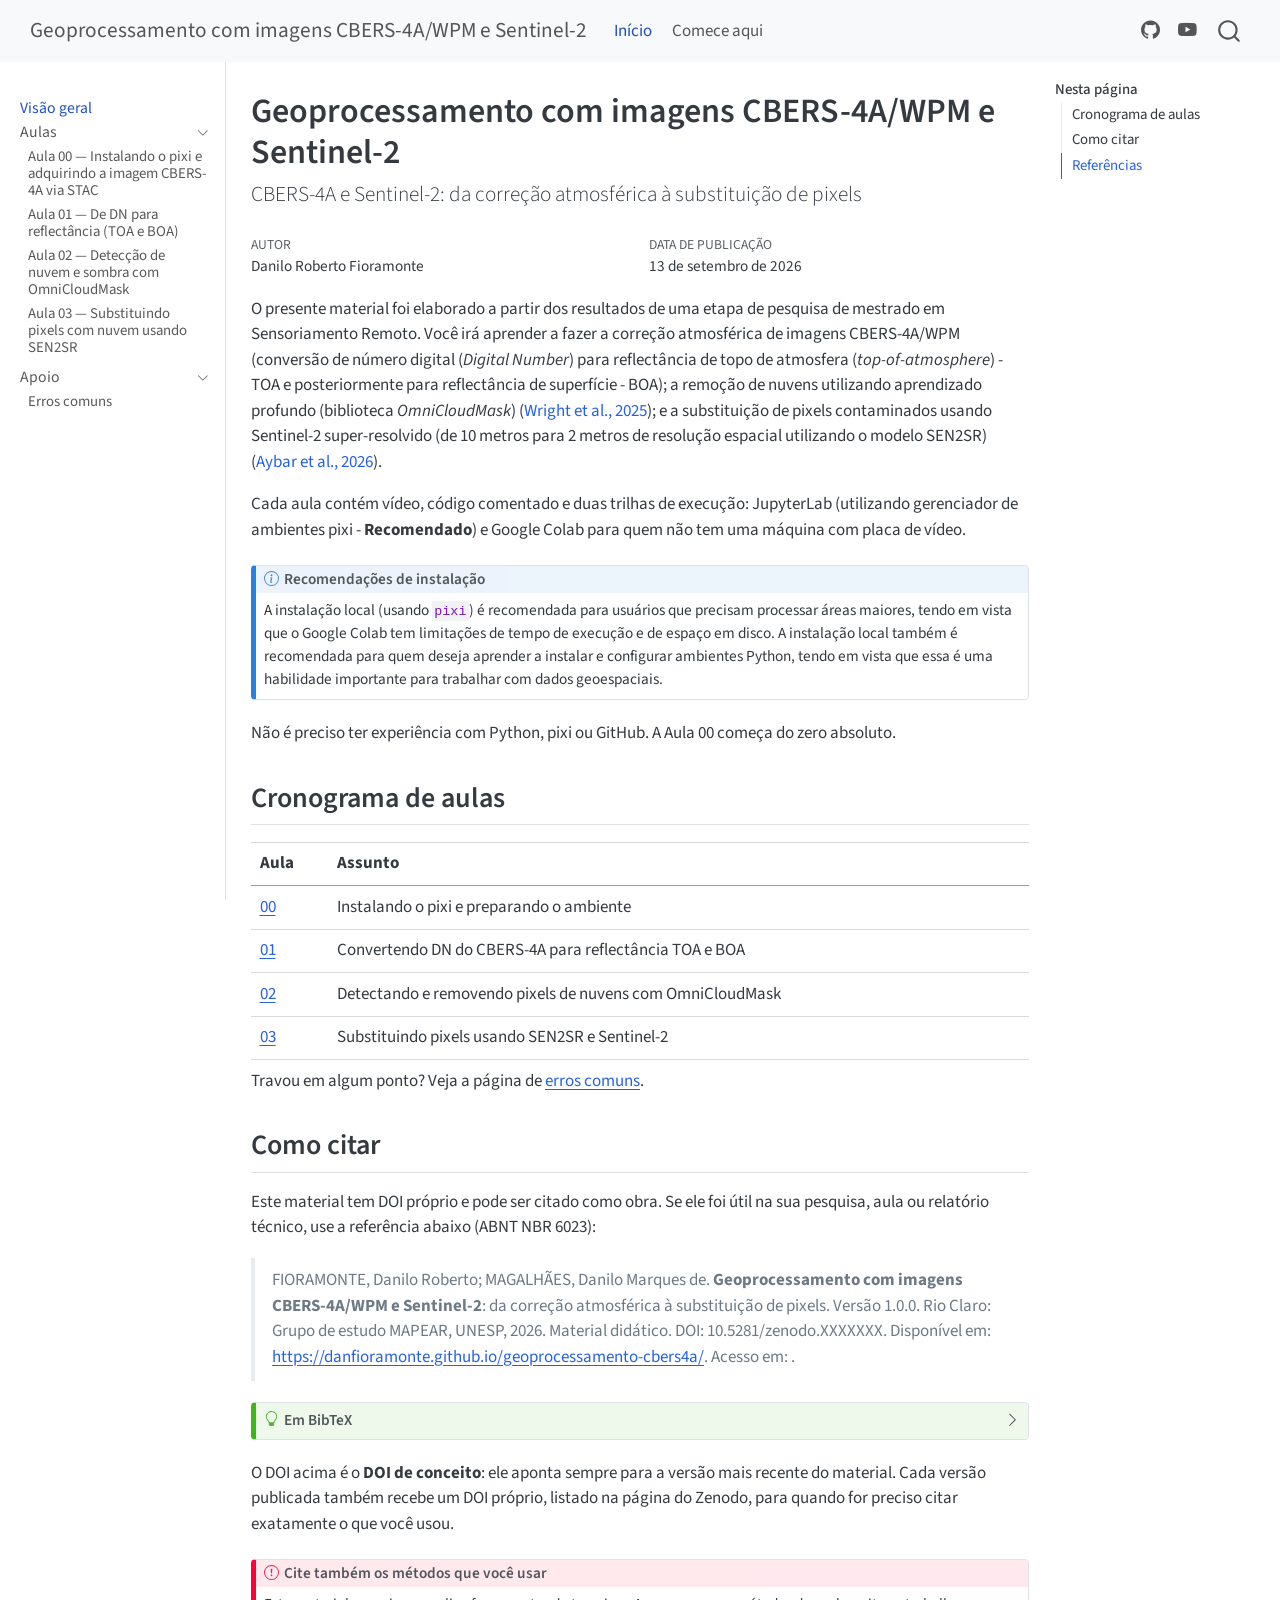
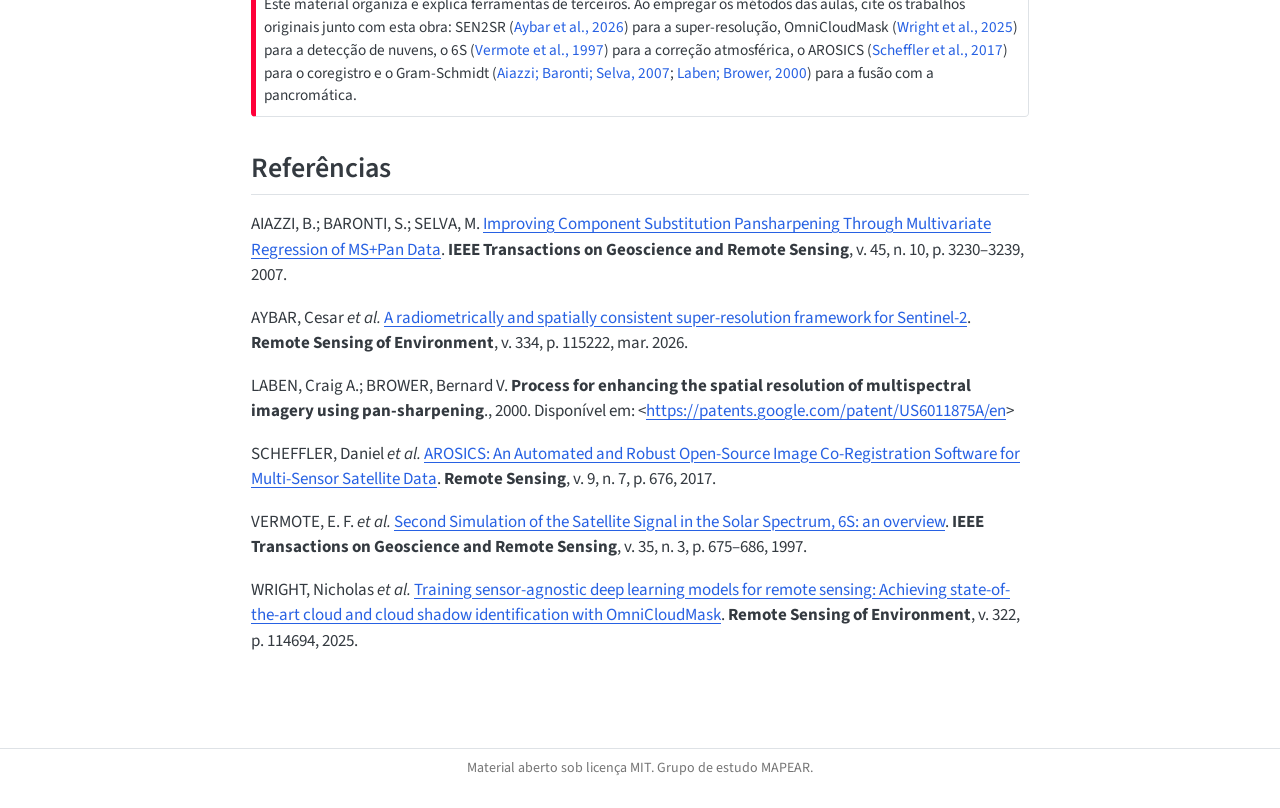
==== commit adf27b63: "0.0.4 correções textuais" ====
--- a/docs/index.html
+++ b/docs/index.html
@@ -6,7 +6,7 @@
 
 <meta name="viewport" content="width=device-width, initial-scale=1.0, user-scalable=yes">
 
-<meta name="author" content="Danilo Fioramonte">
+<meta name="author" content="Danilo Roberto Fioramonte">
 
 <title>Geoprocessamento com imagens CBERS-4A/WPM e Sentinel-2</title>
 <style>
@@ -23,6 +23,41 @@
   width: 0.8em;
   margin: 0 0.8em 0.2em -1em; /* quarto-specific, see https://github.com/quarto-dev/quarto-cli/issues/4556 */ 
   vertical-align: middle;
+}
+/* CSS for syntax highlighting */
+html { -webkit-text-size-adjust: 100%; }
+pre > code.sourceCode { white-space: pre; position: relative; }
+pre > code.sourceCode > span { display: inline-block; line-height: 1.25; }
+pre > code.sourceCode > span:empty { height: 1.2em; }
+.sourceCode { overflow: visible; }
+code.sourceCode > span { color: inherit; text-decoration: inherit; }
+div.sourceCode { margin: 1em 0; }
+pre.sourceCode { margin: 0; }
+@media screen {
+div.sourceCode { overflow: auto; }
+}
+@media print {
+pre > code.sourceCode { white-space: pre-wrap; }
+pre > code.sourceCode > span { text-indent: -5em; padding-left: 5em; }
+}
+pre.numberSource code
+  { counter-reset: source-line 0; }
+pre.numberSource code > span
+  { position: relative; left: -4em; counter-increment: source-line; }
+pre.numberSource code > span > a:first-child::before
+  { content: counter(source-line);
+    position: relative; left: -1em; text-align: right; vertical-align: baseline;
+    border: none; display: inline-block;
+    -webkit-touch-callout: none; -webkit-user-select: none;
+    -khtml-user-select: none; -moz-user-select: none;
+    -ms-user-select: none; user-select: none;
+    padding: 0 4px; width: 4em;
+  }
+pre.numberSource { margin-left: 3em;  padding-left: 4px; }
+div.sourceCode
+  {   }
+@media screen {
+pre > code.sourceCode > span > a:first-child::before { text-decoration: underline; }
 }
 /* CSS for citations */
 div.csl-bib-body { }
@@ -245,14 +280,14 @@
     <div>
     <div class="quarto-title-meta-heading">Autor</div>
     <div class="quarto-title-meta-contents">
-             <p>Danilo Fioramonte </p>
+             <p>Danilo Roberto Fioramonte </p>
           </div>
   </div>
     
     <div>
     <div class="quarto-title-meta-heading">Data de Publicação</div>
     <div class="quarto-title-meta-contents">
-      <p class="date">3 de setembro de 2026</p>
+      <p class="date">13 de setembro de 2026</p>
     </div>
   </div>
   
@@ -312,21 +347,75 @@
 </section>
 <section id="como-citar" class="level2">
 <h2 class="anchored" data-anchor-id="como-citar">Como citar</h2>
-<p>Em elaboração</p>
+<p>Este material tem DOI próprio e pode ser citado como obra. Se ele foi útil na sua pesquisa, aula ou relatório técnico, use a referência abaixo (ABNT NBR 6023):</p>
+<blockquote class="blockquote">
+<p>FIORAMONTE, Danilo Roberto; MAGALHÃES, Danilo Marques de. <strong>Geoprocessamento com imagens CBERS-4A/WPM e Sentinel-2</strong>: da correção atmosférica à substituição de pixels. Versão 1.0.0. Rio Claro: Grupo de estudo MAPEAR, UNESP, 2026. Material didático. DOI: 10.5281/zenodo.XXXXXXX. Disponível em: <a href="https://danfioramonte.github.io/geoprocessamento-cbers4a/" class="uri">https://danfioramonte.github.io/geoprocessamento-cbers4a/</a>. Acesso em: <data>.</data></p>
+</blockquote>
+<div class="callout callout-style-default callout-tip callout-titled">
+<div class="callout-header d-flex align-content-center collapsed" data-bs-toggle="collapse" data-bs-target=".callout-2-contents" aria-controls="callout-2" aria-expanded="false" aria-label="Toggle callout">
+<div class="callout-icon-container">
+<i class="callout-icon"></i>
+</div>
+<div class="callout-title-container flex-fill">
+<span class="screen-reader-only">Dica</span>Em BibTeX
+</div>
+<div class="callout-btn-toggle d-inline-block border-0 py-1 ps-1 pe-0 float-end"><i class="callout-toggle"></i></div>
+</div>
+<div id="callout-2" class="callout-2-contents callout-collapse collapse">
+<div class="callout-body-container callout-body">
+<div class="code-copy-outer-scaffold"><div class="sourceCode" id="cb1"><pre class="sourceCode numberSource bibtex number-lines code-with-copy"><code class="sourceCode bibtex"><span id="cb1-1"><a href="#cb1-1"></a><span class="va">@misc</span>{<span class="ot">fioramonte_geoprocessamento_2026</span>,</span>
+<span id="cb1-2"><a href="#cb1-2"></a>  <span class="dt">author</span>    = {Fioramonte, Danilo Roberto and Magalhães, Danilo Marques de},</span>
+<span id="cb1-3"><a href="#cb1-3"></a>  <span class="dt">title</span>     = {Geoprocessamento com imagens {CBERS-4A/WPM} e {Sentinel-2}:</span>
+<span id="cb1-4"><a href="#cb1-4"></a>               da correção atmosférica à substituição de pixels},</span>
+<span id="cb1-5"><a href="#cb1-5"></a>  <span class="dt">year</span>      = {2026},</span>
+<span id="cb1-6"><a href="#cb1-6"></a>  <span class="dt">version</span>   = {1.0.0},</span>
+<span id="cb1-7"><a href="#cb1-7"></a>  <span class="dt">publisher</span> = {Zenodo},</span>
+<span id="cb1-8"><a href="#cb1-8"></a>  <span class="dt">doi</span>       = {10.5281/zenodo.XXXXXXX},</span>
+<span id="cb1-9"><a href="#cb1-9"></a>  <span class="dt">url</span>       = {https://danfioramonte.github.io/geoprocessamento-cbers4a/},</span>
+<span id="cb1-10"><a href="#cb1-10"></a>  <span class="dt">note</span>      = {Material didático}</span>
+<span id="cb1-11"><a href="#cb1-11"></a>}</span></code></pre></div><button title="Copiar para a área de transferência" class="code-copy-button"><i class="bi"></i></button></div>
+</div>
+</div>
+</div>
+<p>O DOI acima é o <strong>DOI de conceito</strong>: ele aponta sempre para a versão mais recente do material. Cada versão publicada também recebe um DOI próprio, listado na página do Zenodo, para quando for preciso citar exatamente o que você usou.</p>
+<div class="callout callout-style-default callout-important callout-titled">
+<div class="callout-header d-flex align-content-center">
+<div class="callout-icon-container">
+<i class="callout-icon"></i>
+</div>
+<div class="callout-title-container flex-fill">
+<span class="screen-reader-only">Importante</span>Cite também os métodos que você usar
+</div>
+</div>
+<div class="callout-body-container callout-body">
+<p>Este material organiza e explica ferramentas de terceiros. Ao empregar os métodos das aulas, cite os trabalhos originais junto com esta obra: SEN2SR <span class="citation" data-cites="aybar_radiometrically_2026">(<a href="#ref-aybar_radiometrically_2026" role="doc-biblioref">Aybar et al., 2026</a>)</span> para a super-resolução, OmniCloudMask <span class="citation" data-cites="wright_training_2025">(<a href="#ref-wright_training_2025" role="doc-biblioref">Wright et al., 2025</a>)</span> para a detecção de nuvens, o 6S <span class="citation" data-cites="vermote_second_1997">(<a href="#ref-vermote_second_1997" role="doc-biblioref">Vermote et al., 1997</a>)</span> para a correção atmosférica, o AROSICS <span class="citation" data-cites="scheffler_arosics_2017">(<a href="#ref-scheffler_arosics_2017" role="doc-biblioref">Scheffler et al., 2017</a>)</span> para o coregistro e o Gram-Schmidt <span class="citation" data-cites="laben_process_2000 aiazzi_improving_2007">(<a href="#ref-aiazzi_improving_2007" role="doc-biblioref">Aiazzi; Baronti; Selva, 2007</a>; <a href="#ref-laben_process_2000" role="doc-biblioref">Laben; Brower, 2000</a>)</span> para a fusão com a pancromática.</p>
+</div>
+</div>
 </section>
 <section id="referências" class="level2">
 <h2 class="anchored" data-anchor-id="referências">Referências</h2>
 <div id="refs" class="references csl-bib-body" data-entry-spacing="1" role="list">
-<!-- Preencher depois de gerar o DOI no Zenodo -->
-
-
+<div id="ref-aiazzi_improving_2007" class="csl-entry" role="listitem">
+AIAZZI, B.; BARONTI, S.; SELVA, M. <a href="https://doi.org/10.1109/TGRS.2007.901007">Improving <span>Component</span> <span>Substitution</span> <span>Pansharpening</span> <span>Through</span> <span>Multivariate</span> <span>Regression</span> of <span>MS</span>+<span>Pan</span> <span>Data</span></a>. <strong>IEEE Transactions on Geoscience and Remote Sensing</strong>, v. 45, n. 10, p. 3230–3239, 2007.
+</div>
 <div id="ref-aybar_radiometrically_2026" class="csl-entry" role="listitem">
 AYBAR, Cesar <em>et al.</em> <a href="https://doi.org/10.1016/j.rse.2025.115222">A radiometrically and spatially consistent super-resolution framework for <span>Sentinel</span>-2</a>. <strong>Remote Sensing of Environment</strong>, v. 334, p. 115222, mar. 2026.
 </div>
+<div id="ref-laben_process_2000" class="csl-entry" role="listitem">
+LABEN, Craig A.; BROWER, Bernard V. <strong>Process for enhancing the spatial resolution of multispectral imagery using pan-sharpening</strong>., 2000. Disponível em: &lt;<a href="https://patents.google.com/patent/US6011875A/en">https://patents.google.com/patent/US6011875A/en</a>&gt;
+</div>
+<div id="ref-scheffler_arosics_2017" class="csl-entry" role="listitem">
+SCHEFFLER, Daniel <em>et al.</em> <a href="https://doi.org/10.3390/rs9070676"><span>AROSICS</span>: <span>An</span> <span>Automated</span> and <span>Robust</span> <span>Open</span>-<span>Source</span> <span>Image</span> <span>Co</span>-<span>Registration</span> <span>Software</span> for <span>Multi</span>-<span>Sensor</span> <span>Satellite</span> <span>Data</span></a>. <strong>Remote Sensing</strong>, v. 9, n. 7, p. 676, 2017.
+</div>
+<div id="ref-vermote_second_1997" class="csl-entry" role="listitem">
+VERMOTE, E. F. <em>et al.</em> <a href="https://doi.org/10.1109/36.581987">Second <span>Simulation</span> of the <span>Satellite</span> <span>Signal</span> in the <span>Solar</span> <span>Spectrum</span>, <span>6S</span>: an overview</a>. <strong>IEEE Transactions on Geoscience and Remote Sensing</strong>, v. 35, n. 3, p. 675–686, 1997.
+</div>
 <div id="ref-wright_training_2025" class="csl-entry" role="listitem">
 WRIGHT, Nicholas <em>et al.</em> <a href="https://doi.org/10.1016/j.rse.2025.114694">Training sensor-agnostic deep learning models for remote sensing: <span>Achieving</span> state-of-the-art cloud and cloud shadow identification with <span>OmniCloudMask</span></a>. <strong>Remote Sensing of Environment</strong>, v. 322, p. 114694, 2025.
 </div>
 </div>
+
+
 </section>
 
 </main> <!-- /main -->
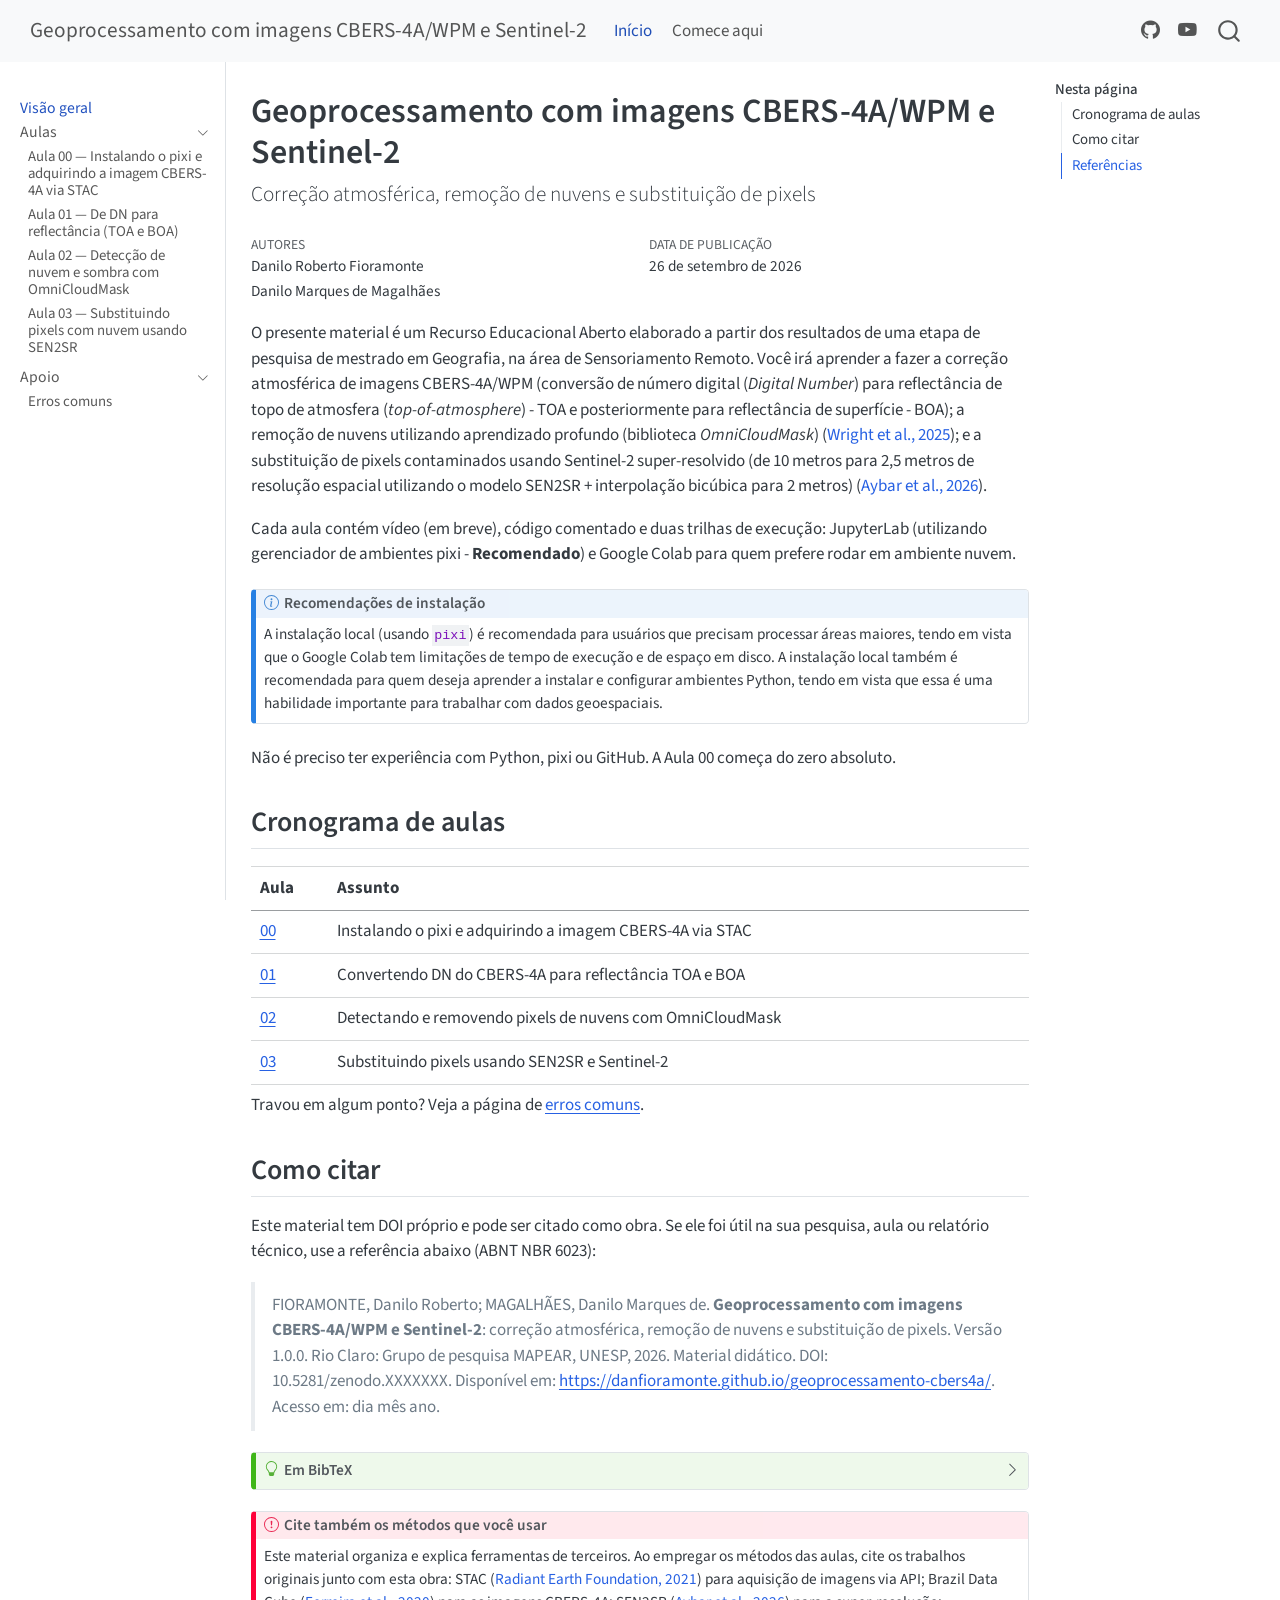
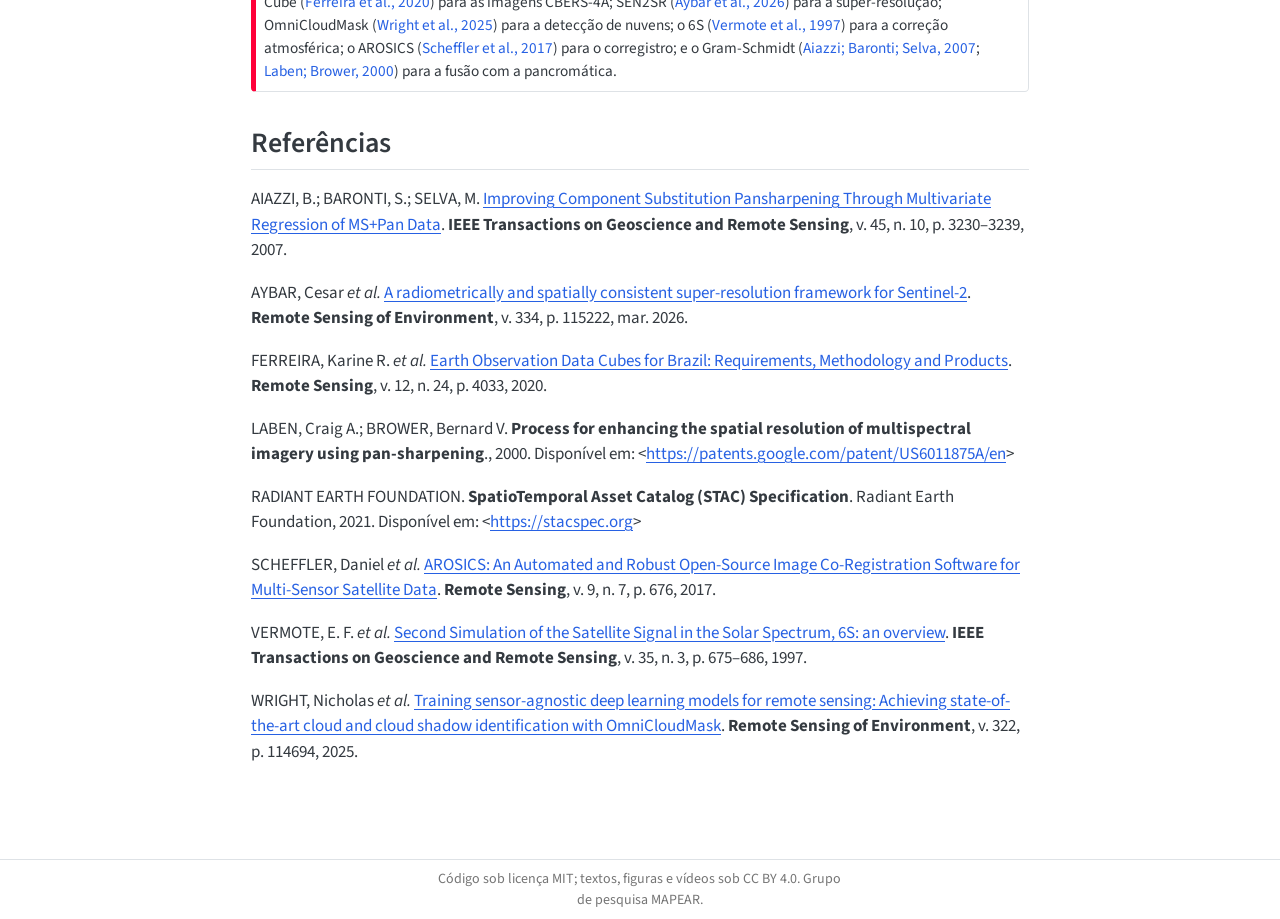
==== commit 24988660: "Versão 1.0.0" ====
--- a/docs/index.html
+++ b/docs/index.html
@@ -7,6 +7,7 @@
 <meta name="viewport" content="width=device-width, initial-scale=1.0, user-scalable=yes">
 
 <meta name="author" content="Danilo Roberto Fioramonte">
+<meta name="author" content="Danilo Marques de Magalhães">
 
 <title>Geoprocessamento com imagens CBERS-4A/WPM e Sentinel-2</title>
 <style>
@@ -270,7 +271,7 @@
 <header id="title-block-header" class="quarto-title-block default">
 <div class="quarto-title">
 <h1 class="title">Geoprocessamento com imagens CBERS-4A/WPM e Sentinel-2</h1>
-<p class="subtitle lead">CBERS-4A e Sentinel-2: da correção atmosférica à substituição de pixels</p>
+<p class="subtitle lead">Correção atmosférica, remoção de nuvens e substituição de pixels</p>
 </div>
 
 
@@ -278,16 +279,17 @@
 <div class="quarto-title-meta">
 
     <div>
-    <div class="quarto-title-meta-heading">Autor</div>
+    <div class="quarto-title-meta-heading">Autores</div>
     <div class="quarto-title-meta-contents">
              <p>Danilo Roberto Fioramonte </p>
+             <p>Danilo Marques de Magalhães </p>
           </div>
   </div>
     
     <div>
     <div class="quarto-title-meta-heading">Data de Publicação</div>
     <div class="quarto-title-meta-contents">
-      <p class="date">13 de setembro de 2026</p>
+      <p class="date">26 de setembro de 2026</p>
     </div>
   </div>
   
@@ -299,8 +301,8 @@
 </header>
 
 
-<p>O presente material foi elaborado a partir dos resultados de uma etapa de pesquisa de mestrado em Sensoriamento Remoto. Você irá aprender a fazer a correção atmosférica de imagens CBERS-4A/WPM (conversão de número digital (<em>Digital Number</em>) para reflectância de topo de atmosfera (<em>top-of-atmosphere</em>) - TOA e posteriormente para reflectância de superfície - BOA); a remoção de nuvens utilizando aprendizado profundo (biblioteca <em>OmniCloudMask</em>) <span class="citation" data-cites="wright_training_2025">(<a href="#ref-wright_training_2025" role="doc-biblioref">Wright et al., 2025</a>)</span>; e a substituição de pixels contaminados usando Sentinel-2 super-resolvido (de 10 metros para 2 metros de resolução espacial utilizando o modelo SEN2SR) <span class="citation" data-cites="aybar_radiometrically_2026">(<a href="#ref-aybar_radiometrically_2026" role="doc-biblioref">Aybar et al., 2026</a>)</span>.</p>
-<p>Cada aula contém vídeo, código comentado e duas trilhas de execução: JupyterLab (utilizando gerenciador de ambientes pixi - <strong>Recomendado</strong>) e Google Colab para quem não tem uma máquina com placa de vídeo.</p>
+<p>O presente material é um Recurso Educacional Aberto elaborado a partir dos resultados de uma etapa de pesquisa de mestrado em Geografia, na área de Sensoriamento Remoto. Você irá aprender a fazer a correção atmosférica de imagens CBERS-4A/WPM (conversão de número digital (<em>Digital Number</em>) para reflectância de topo de atmosfera (<em>top-of-atmosphere</em>) - TOA e posteriormente para reflectância de superfície - BOA); a remoção de nuvens utilizando aprendizado profundo (biblioteca <em>OmniCloudMask</em>) <span class="citation" data-cites="wright_training_2025">(<a href="#ref-wright_training_2025" role="doc-biblioref">Wright et al., 2025</a>)</span>; e a substituição de pixels contaminados usando Sentinel-2 super-resolvido (de 10 metros para 2,5 metros de resolução espacial utilizando o modelo SEN2SR + interpolação bicúbica para 2 metros) <span class="citation" data-cites="aybar_radiometrically_2026">(<a href="#ref-aybar_radiometrically_2026" role="doc-biblioref">Aybar et al., 2026</a>)</span>.</p>
+<p>Cada aula contém vídeo (em breve), código comentado e duas trilhas de execução: JupyterLab (utilizando gerenciador de ambientes pixi - <strong>Recomendado</strong>) e Google Colab para quem prefere rodar em ambiente nuvem.</p>
 <div class="callout callout-style-default callout-note callout-titled">
 <div class="callout-header d-flex align-content-center">
 <div class="callout-icon-container">
@@ -327,7 +329,7 @@
 <tbody>
 <tr class="odd">
 <td><a href="./aulas/00-ambiente.html">00</a></td>
-<td>Instalando o pixi e preparando o ambiente</td>
+<td>Instalando o pixi e adquirindo a imagem CBERS-4A via STAC</td>
 </tr>
 <tr class="even">
 <td><a href="./aulas/01-toa-boa.html">01</a></td>
@@ -349,7 +351,7 @@
 <h2 class="anchored" data-anchor-id="como-citar">Como citar</h2>
 <p>Este material tem DOI próprio e pode ser citado como obra. Se ele foi útil na sua pesquisa, aula ou relatório técnico, use a referência abaixo (ABNT NBR 6023):</p>
 <blockquote class="blockquote">
-<p>FIORAMONTE, Danilo Roberto; MAGALHÃES, Danilo Marques de. <strong>Geoprocessamento com imagens CBERS-4A/WPM e Sentinel-2</strong>: da correção atmosférica à substituição de pixels. Versão 1.0.0. Rio Claro: Grupo de estudo MAPEAR, UNESP, 2026. Material didático. DOI: 10.5281/zenodo.XXXXXXX. Disponível em: <a href="https://danfioramonte.github.io/geoprocessamento-cbers4a/" class="uri">https://danfioramonte.github.io/geoprocessamento-cbers4a/</a>. Acesso em: <data>.</data></p>
+<p>FIORAMONTE, Danilo Roberto; MAGALHÃES, Danilo Marques de. <strong>Geoprocessamento com imagens CBERS-4A/WPM e Sentinel-2</strong>: correção atmosférica, remoção de nuvens e substituição de pixels. Versão 1.0.0. Rio Claro: Grupo de pesquisa MAPEAR, UNESP, 2026. Material didático. DOI: 10.5281/zenodo.XXXXXXX. Disponível em: <a href="https://danfioramonte.github.io/geoprocessamento-cbers4a/" class="uri">https://danfioramonte.github.io/geoprocessamento-cbers4a/</a>. Acesso em: dia mês ano.</p>
 </blockquote>
 <div class="callout callout-style-default callout-tip callout-titled">
 <div class="callout-header d-flex align-content-center collapsed" data-bs-toggle="collapse" data-bs-target=".callout-2-contents" aria-controls="callout-2" aria-expanded="false" aria-label="Toggle callout">
@@ -363,10 +365,10 @@
 </div>
 <div id="callout-2" class="callout-2-contents callout-collapse collapse">
 <div class="callout-body-container callout-body">
-<div class="code-copy-outer-scaffold"><div class="sourceCode" id="cb1"><pre class="sourceCode numberSource bibtex number-lines code-with-copy"><code class="sourceCode bibtex"><span id="cb1-1"><a href="#cb1-1"></a><span class="va">@misc</span>{<span class="ot">fioramonte_geoprocessamento_2026</span>,</span>
+<div class="code-copy-outer-scaffold"><div class="sourceCode" id="cb1"><pre class="sourceCode numberSource bibtex number-lines code-with-copy"><code class="sourceCode bibtex"><span id="cb1-1"><a href="#cb1-1"></a><span class="va">@misc</span>{<span class="ot">fioramonte_magalhaes_geoprocessamento_2026</span>,</span>
 <span id="cb1-2"><a href="#cb1-2"></a>  <span class="dt">author</span>    = {Fioramonte, Danilo Roberto and Magalhães, Danilo Marques de},</span>
 <span id="cb1-3"><a href="#cb1-3"></a>  <span class="dt">title</span>     = {Geoprocessamento com imagens {CBERS-4A/WPM} e {Sentinel-2}:</span>
-<span id="cb1-4"><a href="#cb1-4"></a>               da correção atmosférica à substituição de pixels},</span>
+<span id="cb1-4"><a href="#cb1-4"></a>               correção atmosférica, remoção de nuvens e substituição de pixels},</span>
 <span id="cb1-5"><a href="#cb1-5"></a>  <span class="dt">year</span>      = {2026},</span>
 <span id="cb1-6"><a href="#cb1-6"></a>  <span class="dt">version</span>   = {1.0.0},</span>
 <span id="cb1-7"><a href="#cb1-7"></a>  <span class="dt">publisher</span> = {Zenodo},</span>
@@ -377,7 +379,6 @@
 </div>
 </div>
 </div>
-<p>O DOI acima é o <strong>DOI de conceito</strong>: ele aponta sempre para a versão mais recente do material. Cada versão publicada também recebe um DOI próprio, listado na página do Zenodo, para quando for preciso citar exatamente o que você usou.</p>
 <div class="callout callout-style-default callout-important callout-titled">
 <div class="callout-header d-flex align-content-center">
 <div class="callout-icon-container">
@@ -388,7 +389,7 @@
 </div>
 </div>
 <div class="callout-body-container callout-body">
-<p>Este material organiza e explica ferramentas de terceiros. Ao empregar os métodos das aulas, cite os trabalhos originais junto com esta obra: SEN2SR <span class="citation" data-cites="aybar_radiometrically_2026">(<a href="#ref-aybar_radiometrically_2026" role="doc-biblioref">Aybar et al., 2026</a>)</span> para a super-resolução, OmniCloudMask <span class="citation" data-cites="wright_training_2025">(<a href="#ref-wright_training_2025" role="doc-biblioref">Wright et al., 2025</a>)</span> para a detecção de nuvens, o 6S <span class="citation" data-cites="vermote_second_1997">(<a href="#ref-vermote_second_1997" role="doc-biblioref">Vermote et al., 1997</a>)</span> para a correção atmosférica, o AROSICS <span class="citation" data-cites="scheffler_arosics_2017">(<a href="#ref-scheffler_arosics_2017" role="doc-biblioref">Scheffler et al., 2017</a>)</span> para o coregistro e o Gram-Schmidt <span class="citation" data-cites="laben_process_2000 aiazzi_improving_2007">(<a href="#ref-aiazzi_improving_2007" role="doc-biblioref">Aiazzi; Baronti; Selva, 2007</a>; <a href="#ref-laben_process_2000" role="doc-biblioref">Laben; Brower, 2000</a>)</span> para a fusão com a pancromática.</p>
+<p>Este material organiza e explica ferramentas de terceiros. Ao empregar os métodos das aulas, cite os trabalhos originais junto com esta obra: STAC <span class="citation" data-cites="stac2021specification">(<a href="#ref-stac2021specification" role="doc-biblioref">Radiant Earth Foundation, 2021</a>)</span> para aquisição de imagens via API; Brazil Data Cube <span class="citation" data-cites="ferreira_earth_2020">(<a href="#ref-ferreira_earth_2020" role="doc-biblioref">Ferreira et al., 2020</a>)</span> para as imagens CBERS-4A; SEN2SR <span class="citation" data-cites="aybar_radiometrically_2026">(<a href="#ref-aybar_radiometrically_2026" role="doc-biblioref">Aybar et al., 2026</a>)</span> para a super-resolução; OmniCloudMask <span class="citation" data-cites="wright_training_2025">(<a href="#ref-wright_training_2025" role="doc-biblioref">Wright et al., 2025</a>)</span> para a detecção de nuvens; o 6S <span class="citation" data-cites="vermote_second_1997">(<a href="#ref-vermote_second_1997" role="doc-biblioref">Vermote et al., 1997</a>)</span> para a correção atmosférica; o AROSICS <span class="citation" data-cites="scheffler_arosics_2017">(<a href="#ref-scheffler_arosics_2017" role="doc-biblioref">Scheffler et al., 2017</a>)</span> para o corregistro; e o Gram-Schmidt <span class="citation" data-cites="laben_process_2000 aiazzi_improving_2007">(<a href="#ref-aiazzi_improving_2007" role="doc-biblioref">Aiazzi; Baronti; Selva, 2007</a>; <a href="#ref-laben_process_2000" role="doc-biblioref">Laben; Brower, 2000</a>)</span> para a fusão com a pancromática.</p>
 </div>
 </div>
 </section>
@@ -401,8 +402,14 @@
 <div id="ref-aybar_radiometrically_2026" class="csl-entry" role="listitem">
 AYBAR, Cesar <em>et al.</em> <a href="https://doi.org/10.1016/j.rse.2025.115222">A radiometrically and spatially consistent super-resolution framework for <span>Sentinel</span>-2</a>. <strong>Remote Sensing of Environment</strong>, v. 334, p. 115222, mar. 2026.
 </div>
+<div id="ref-ferreira_earth_2020" class="csl-entry" role="listitem">
+FERREIRA, Karine R. <em>et al.</em> <a href="https://doi.org/10.3390/rs12244033">Earth <span>Observation</span> <span>Data</span> <span>Cubes</span> for <span>Brazil</span>: <span>Requirements</span>, <span>Methodology</span> and <span>Products</span></a>. <strong>Remote Sensing</strong>, v. 12, n. 24, p. 4033, 2020.
+</div>
 <div id="ref-laben_process_2000" class="csl-entry" role="listitem">
 LABEN, Craig A.; BROWER, Bernard V. <strong>Process for enhancing the spatial resolution of multispectral imagery using pan-sharpening</strong>., 2000. Disponível em: &lt;<a href="https://patents.google.com/patent/US6011875A/en">https://patents.google.com/patent/US6011875A/en</a>&gt;
+</div>
+<div id="ref-stac2021specification" class="csl-entry" role="listitem">
+RADIANT EARTH FOUNDATION. <strong>SpatioTemporal Asset Catalog (STAC) Specification</strong>. Radiant Earth Foundation, 2021. Disponível em: &lt;<a href="https://stacspec.org">https://stacspec.org</a>&gt;
 </div>
 <div id="ref-scheffler_arosics_2017" class="csl-entry" role="listitem">
 SCHEFFLER, Daniel <em>et al.</em> <a href="https://doi.org/10.3390/rs9070676"><span>AROSICS</span>: <span>An</span> <span>Automated</span> and <span>Robust</span> <span>Open</span>-<span>Source</span> <span>Image</span> <span>Co</span>-<span>Registration</span> <span>Software</span> for <span>Multi</span>-<span>Sensor</span> <span>Satellite</span> <span>Data</span></a>. <strong>Remote Sensing</strong>, v. 9, n. 7, p. 676, 2017.
@@ -826,7 +833,7 @@
       &nbsp;
     </div>   
     <div class="nav-footer-center">
-<p>Material aberto sob licença MIT. Grupo de estudo MAPEAR.</p>
+<p>Código sob licença MIT; textos, figuras e vídeos sob CC BY 4.0. Grupo de pesquisa MAPEAR.</p>
 </div>
     <div class="nav-footer-right">
       &nbsp;
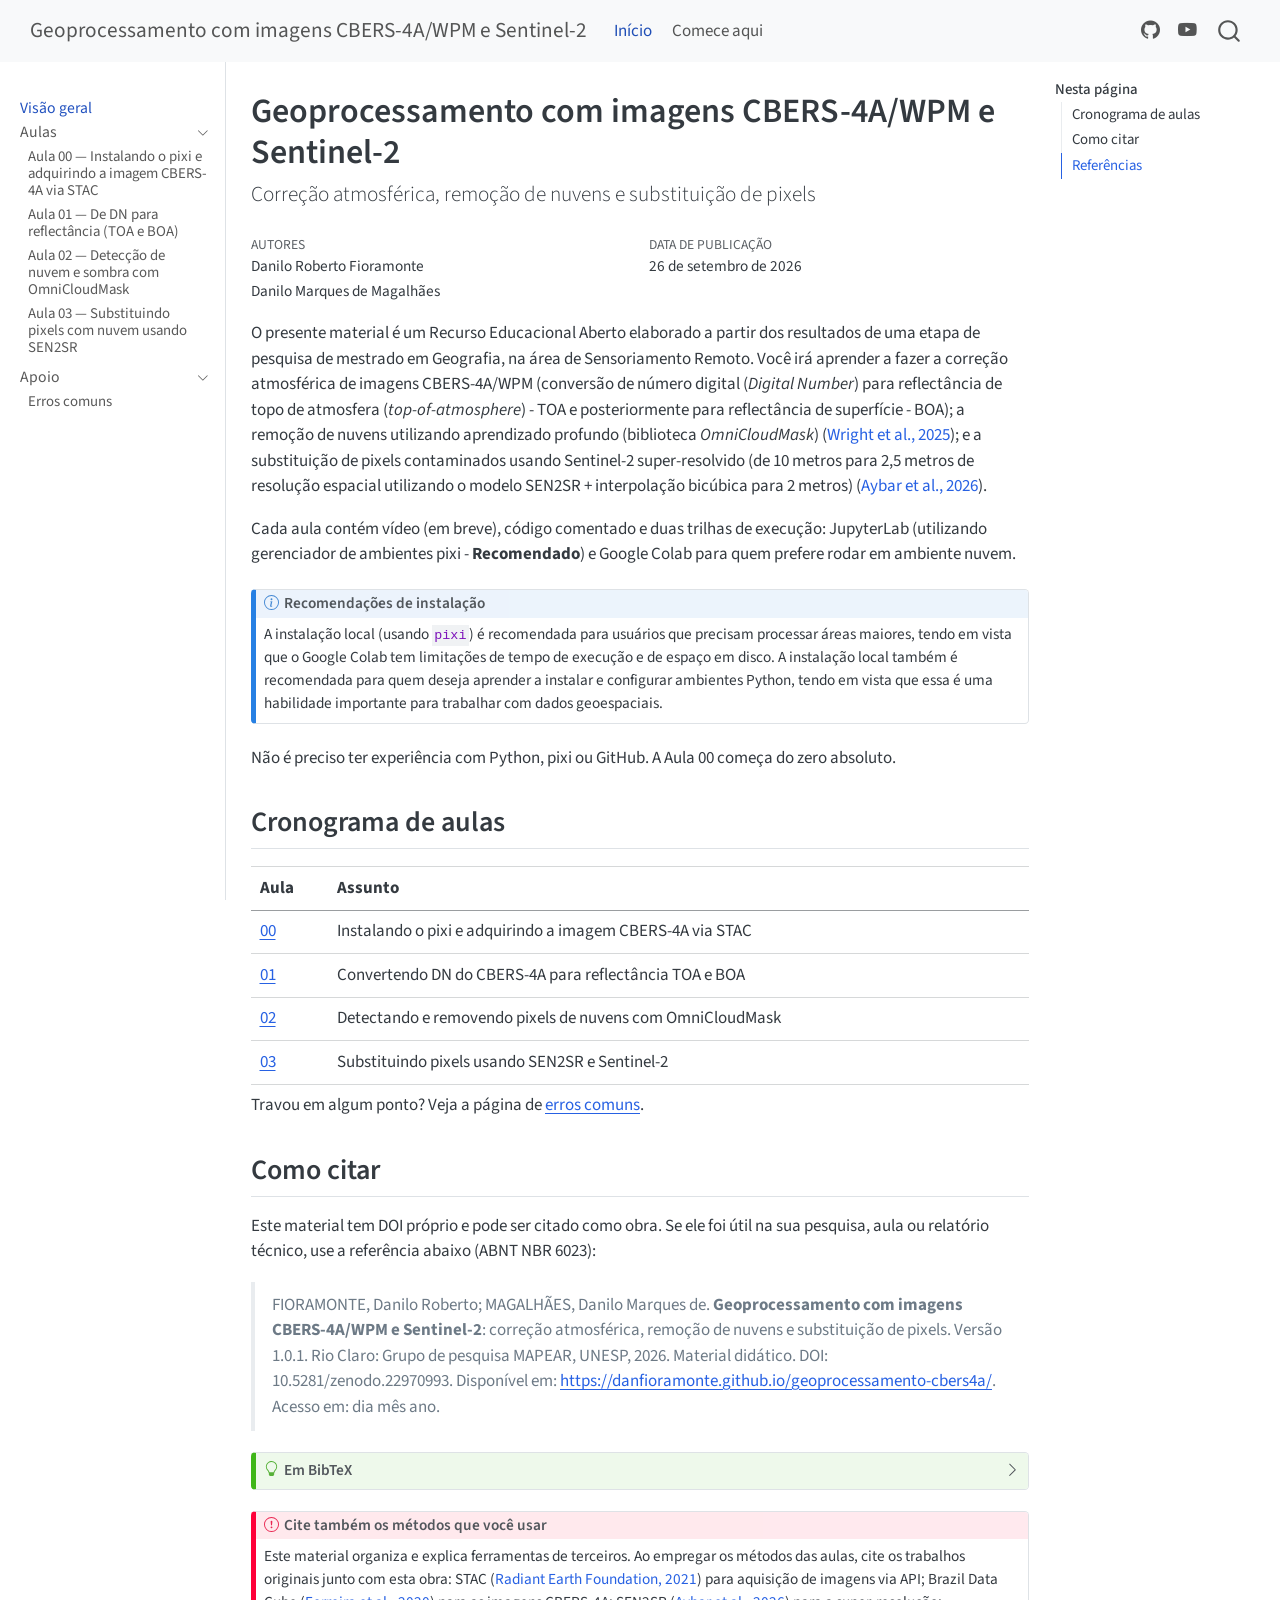
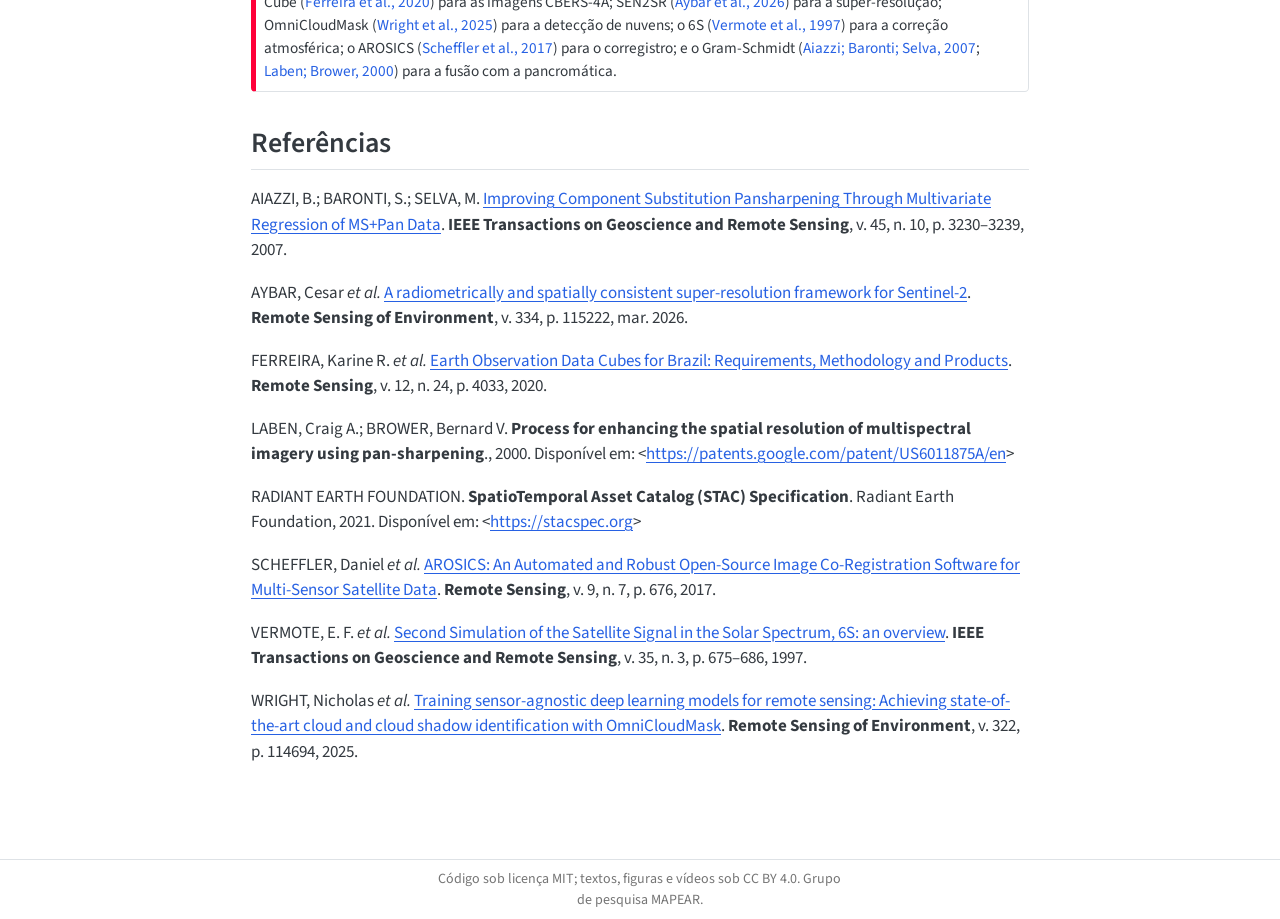
==== commit e905545f: "Versão 1.0.1: adicionando o DOI" ====
--- a/docs/index.html
+++ b/docs/index.html
@@ -351,7 +351,7 @@
 <h2 class="anchored" data-anchor-id="como-citar">Como citar</h2>
 <p>Este material tem DOI próprio e pode ser citado como obra. Se ele foi útil na sua pesquisa, aula ou relatório técnico, use a referência abaixo (ABNT NBR 6023):</p>
 <blockquote class="blockquote">
-<p>FIORAMONTE, Danilo Roberto; MAGALHÃES, Danilo Marques de. <strong>Geoprocessamento com imagens CBERS-4A/WPM e Sentinel-2</strong>: correção atmosférica, remoção de nuvens e substituição de pixels. Versão 1.0.0. Rio Claro: Grupo de pesquisa MAPEAR, UNESP, 2026. Material didático. DOI: 10.5281/zenodo.XXXXXXX. Disponível em: <a href="https://danfioramonte.github.io/geoprocessamento-cbers4a/" class="uri">https://danfioramonte.github.io/geoprocessamento-cbers4a/</a>. Acesso em: dia mês ano.</p>
+<p>FIORAMONTE, Danilo Roberto; MAGALHÃES, Danilo Marques de. <strong>Geoprocessamento com imagens CBERS-4A/WPM e Sentinel-2</strong>: correção atmosférica, remoção de nuvens e substituição de pixels. Versão 1.0.1. Rio Claro: Grupo de pesquisa MAPEAR, UNESP, 2026. Material didático. DOI: 10.5281/zenodo.22970993. Disponível em: <a href="https://danfioramonte.github.io/geoprocessamento-cbers4a/" class="uri">https://danfioramonte.github.io/geoprocessamento-cbers4a/</a>. Acesso em: dia mês ano.</p>
 </blockquote>
 <div class="callout callout-style-default callout-tip callout-titled">
 <div class="callout-header d-flex align-content-center collapsed" data-bs-toggle="collapse" data-bs-target=".callout-2-contents" aria-controls="callout-2" aria-expanded="false" aria-label="Toggle callout">
@@ -370,9 +370,9 @@
 <span id="cb1-3"><a href="#cb1-3"></a>  <span class="dt">title</span>     = {Geoprocessamento com imagens {CBERS-4A/WPM} e {Sentinel-2}:</span>
 <span id="cb1-4"><a href="#cb1-4"></a>               correção atmosférica, remoção de nuvens e substituição de pixels},</span>
 <span id="cb1-5"><a href="#cb1-5"></a>  <span class="dt">year</span>      = {2026},</span>
-<span id="cb1-6"><a href="#cb1-6"></a>  <span class="dt">version</span>   = {1.0.0},</span>
+<span id="cb1-6"><a href="#cb1-6"></a>  <span class="dt">version</span>   = {1.0.1},</span>
 <span id="cb1-7"><a href="#cb1-7"></a>  <span class="dt">publisher</span> = {Zenodo},</span>
-<span id="cb1-8"><a href="#cb1-8"></a>  <span class="dt">doi</span>       = {10.5281/zenodo.XXXXXXX},</span>
+<span id="cb1-8"><a href="#cb1-8"></a>  <span class="dt">doi</span>       = {10.5281/zenodo.22970993},</span>
 <span id="cb1-9"><a href="#cb1-9"></a>  <span class="dt">url</span>       = {https://danfioramonte.github.io/geoprocessamento-cbers4a/},</span>
 <span id="cb1-10"><a href="#cb1-10"></a>  <span class="dt">note</span>      = {Material didático}</span>
 <span id="cb1-11"><a href="#cb1-11"></a>}</span></code></pre></div><button title="Copiar para a área de transferência" class="code-copy-button"><i class="bi"></i></button></div>
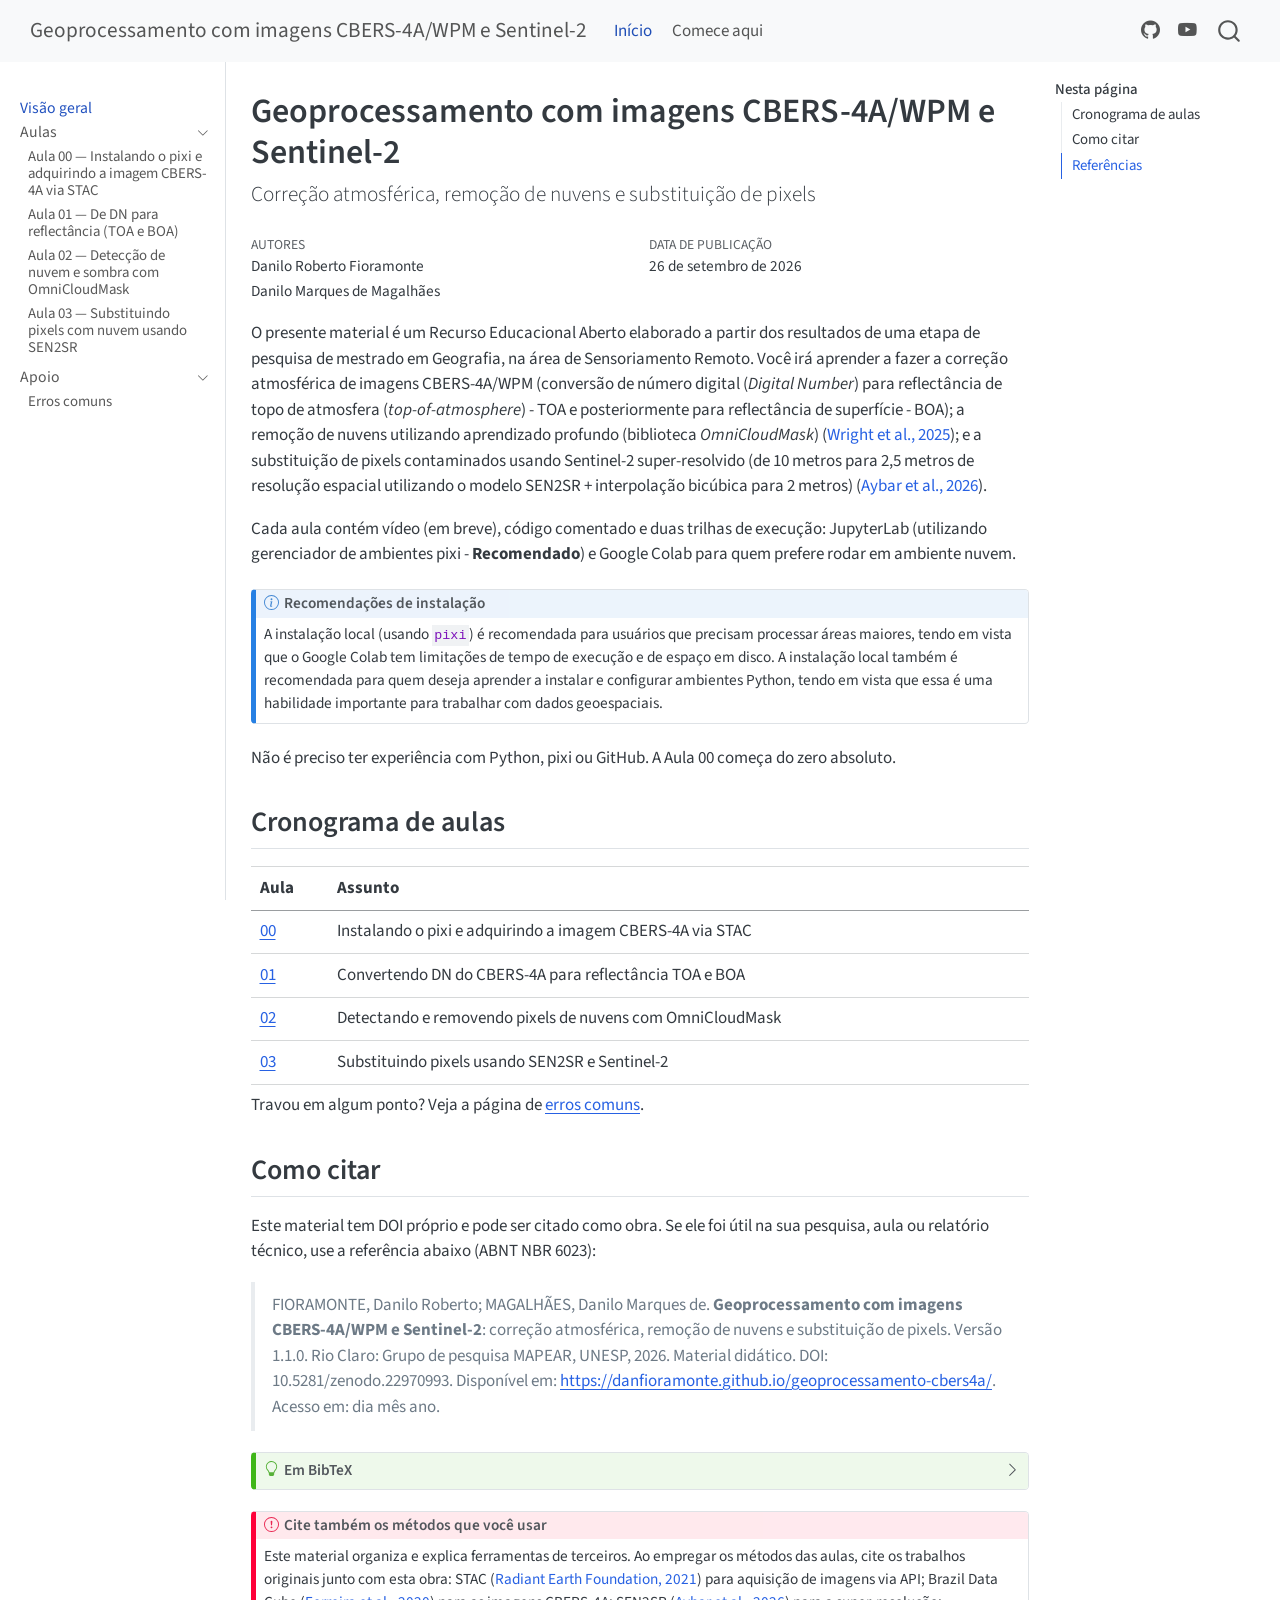
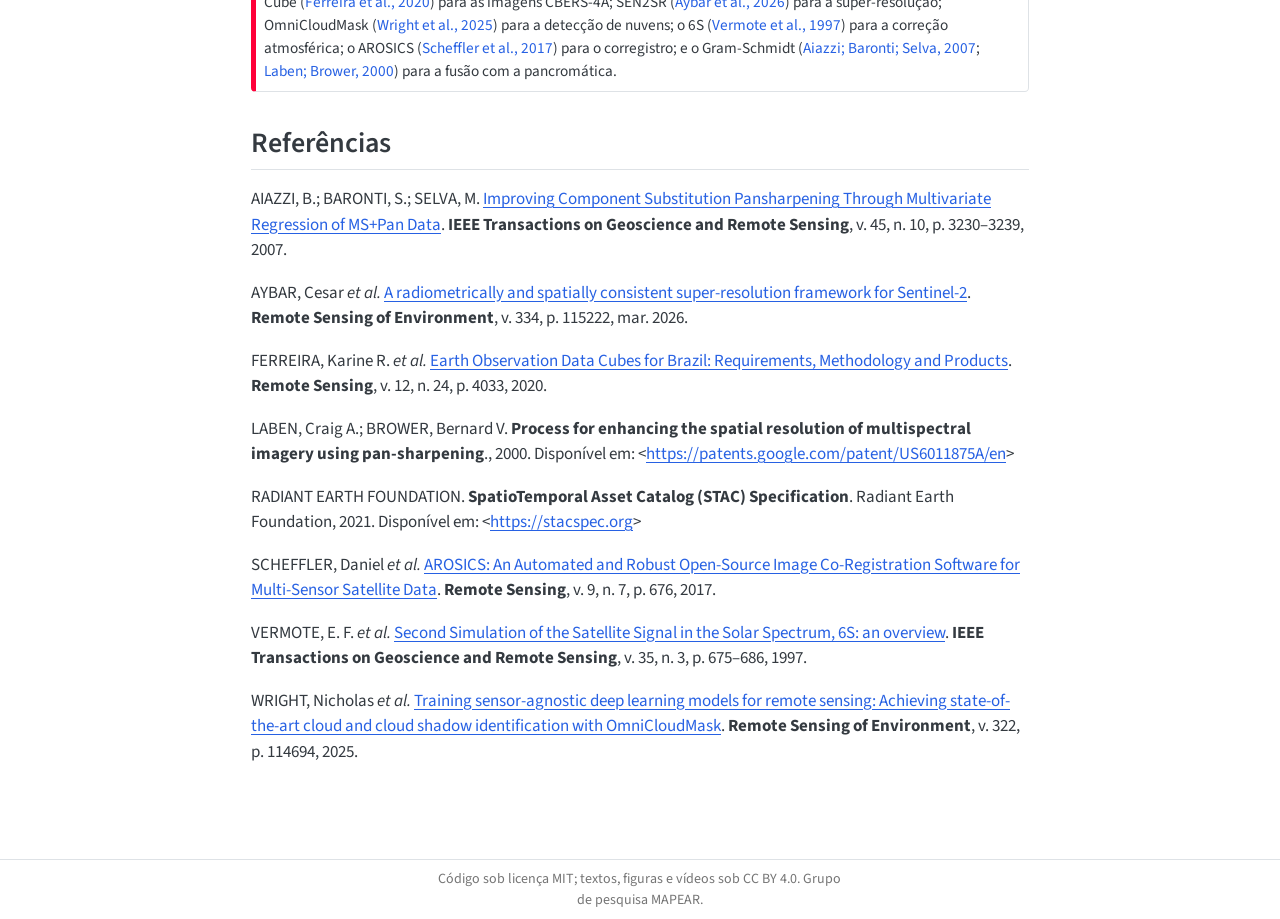
==== commit e3c02d44: "Versão 1.1.0: bandas BGRN, harmonização com referência Sentinel-2 e S2 de 10 bandas" ====
--- a/docs/index.html
+++ b/docs/index.html
@@ -351,7 +351,7 @@
 <h2 class="anchored" data-anchor-id="como-citar">Como citar</h2>
 <p>Este material tem DOI próprio e pode ser citado como obra. Se ele foi útil na sua pesquisa, aula ou relatório técnico, use a referência abaixo (ABNT NBR 6023):</p>
 <blockquote class="blockquote">
-<p>FIORAMONTE, Danilo Roberto; MAGALHÃES, Danilo Marques de. <strong>Geoprocessamento com imagens CBERS-4A/WPM e Sentinel-2</strong>: correção atmosférica, remoção de nuvens e substituição de pixels. Versão 1.0.1. Rio Claro: Grupo de pesquisa MAPEAR, UNESP, 2026. Material didático. DOI: 10.5281/zenodo.22970993. Disponível em: <a href="https://danfioramonte.github.io/geoprocessamento-cbers4a/" class="uri">https://danfioramonte.github.io/geoprocessamento-cbers4a/</a>. Acesso em: dia mês ano.</p>
+<p>FIORAMONTE, Danilo Roberto; MAGALHÃES, Danilo Marques de. <strong>Geoprocessamento com imagens CBERS-4A/WPM e Sentinel-2</strong>: correção atmosférica, remoção de nuvens e substituição de pixels. Versão 1.1.0. Rio Claro: Grupo de pesquisa MAPEAR, UNESP, 2026. Material didático. DOI: 10.5281/zenodo.22970993. Disponível em: <a href="https://danfioramonte.github.io/geoprocessamento-cbers4a/" class="uri">https://danfioramonte.github.io/geoprocessamento-cbers4a/</a>. Acesso em: dia mês ano.</p>
 </blockquote>
 <div class="callout callout-style-default callout-tip callout-titled">
 <div class="callout-header d-flex align-content-center collapsed" data-bs-toggle="collapse" data-bs-target=".callout-2-contents" aria-controls="callout-2" aria-expanded="false" aria-label="Toggle callout">
@@ -370,7 +370,7 @@
 <span id="cb1-3"><a href="#cb1-3"></a>  <span class="dt">title</span>     = {Geoprocessamento com imagens {CBERS-4A/WPM} e {Sentinel-2}:</span>
 <span id="cb1-4"><a href="#cb1-4"></a>               correção atmosférica, remoção de nuvens e substituição de pixels},</span>
 <span id="cb1-5"><a href="#cb1-5"></a>  <span class="dt">year</span>      = {2026},</span>
-<span id="cb1-6"><a href="#cb1-6"></a>  <span class="dt">version</span>   = {1.0.1},</span>
+<span id="cb1-6"><a href="#cb1-6"></a>  <span class="dt">version</span>   = {1.1.0},</span>
 <span id="cb1-7"><a href="#cb1-7"></a>  <span class="dt">publisher</span> = {Zenodo},</span>
 <span id="cb1-8"><a href="#cb1-8"></a>  <span class="dt">doi</span>       = {10.5281/zenodo.22970993},</span>
 <span id="cb1-9"><a href="#cb1-9"></a>  <span class="dt">url</span>       = {https://danfioramonte.github.io/geoprocessamento-cbers4a/},</span>
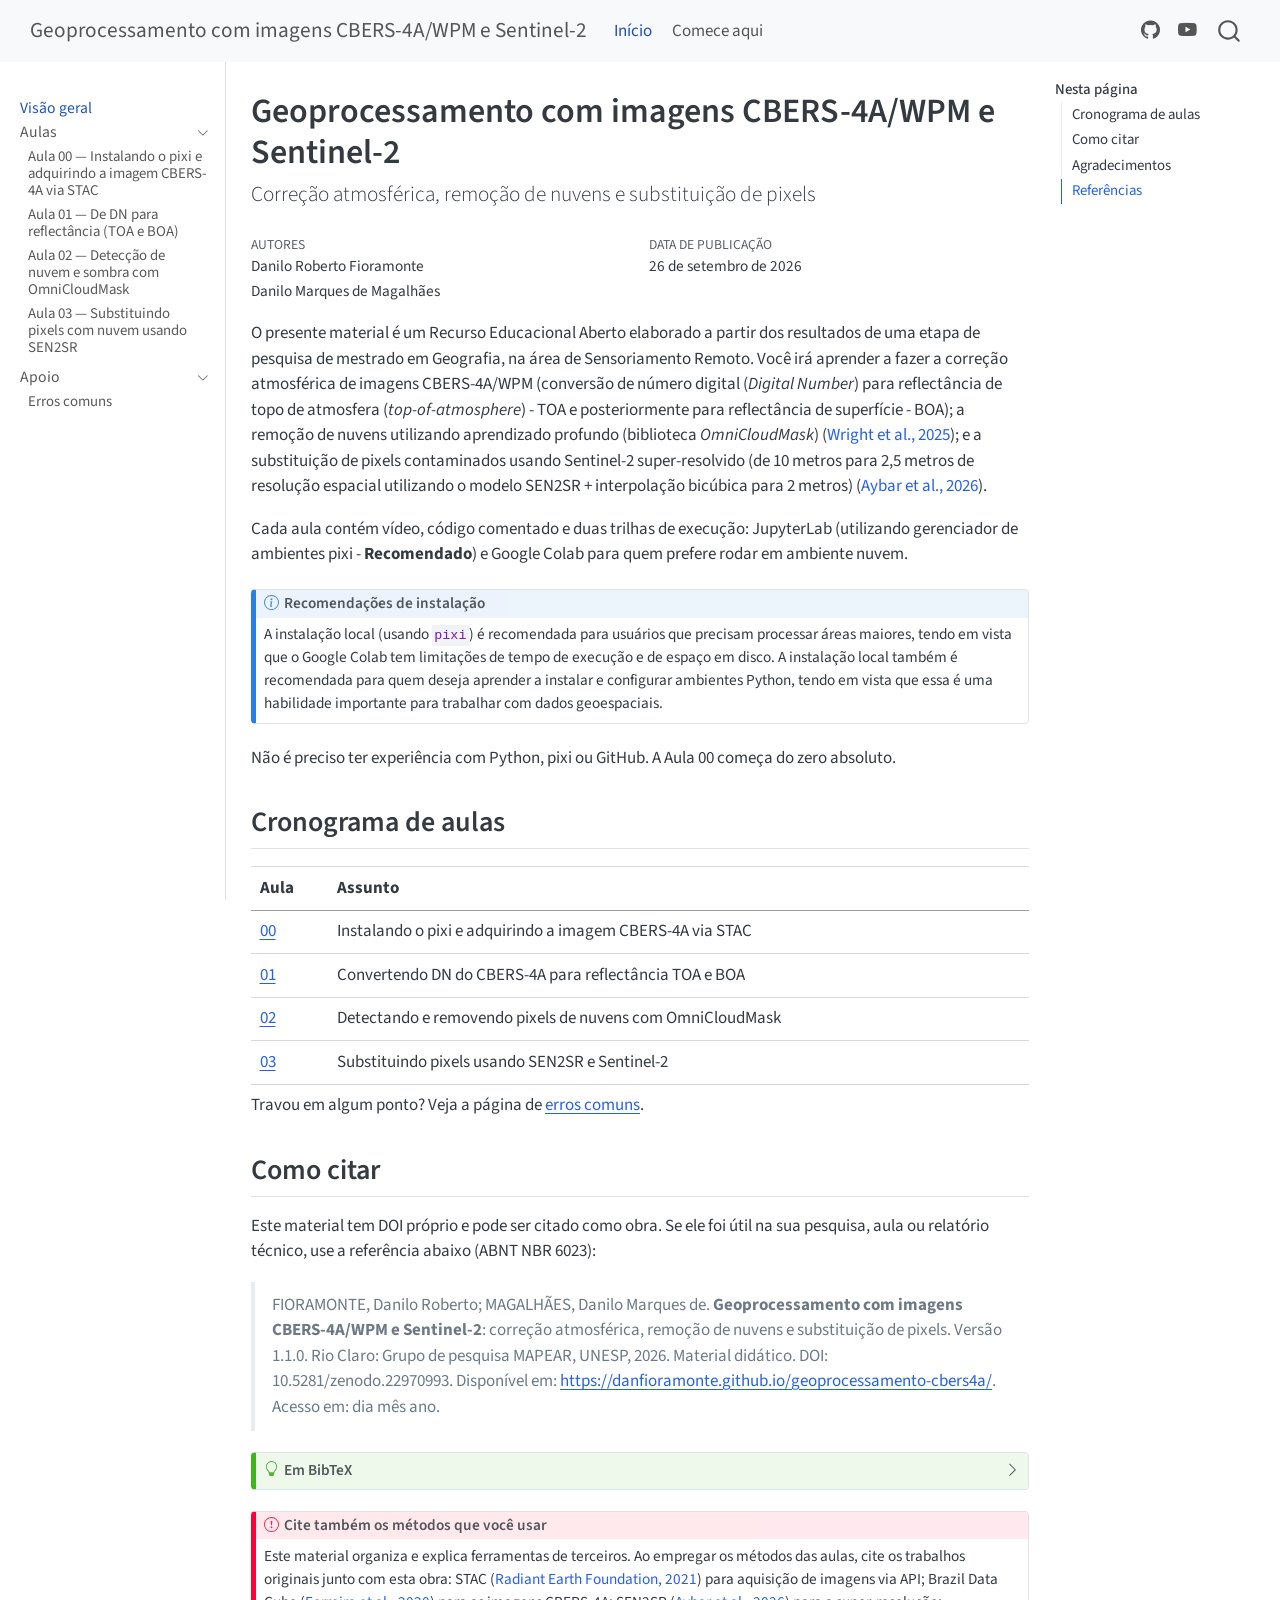
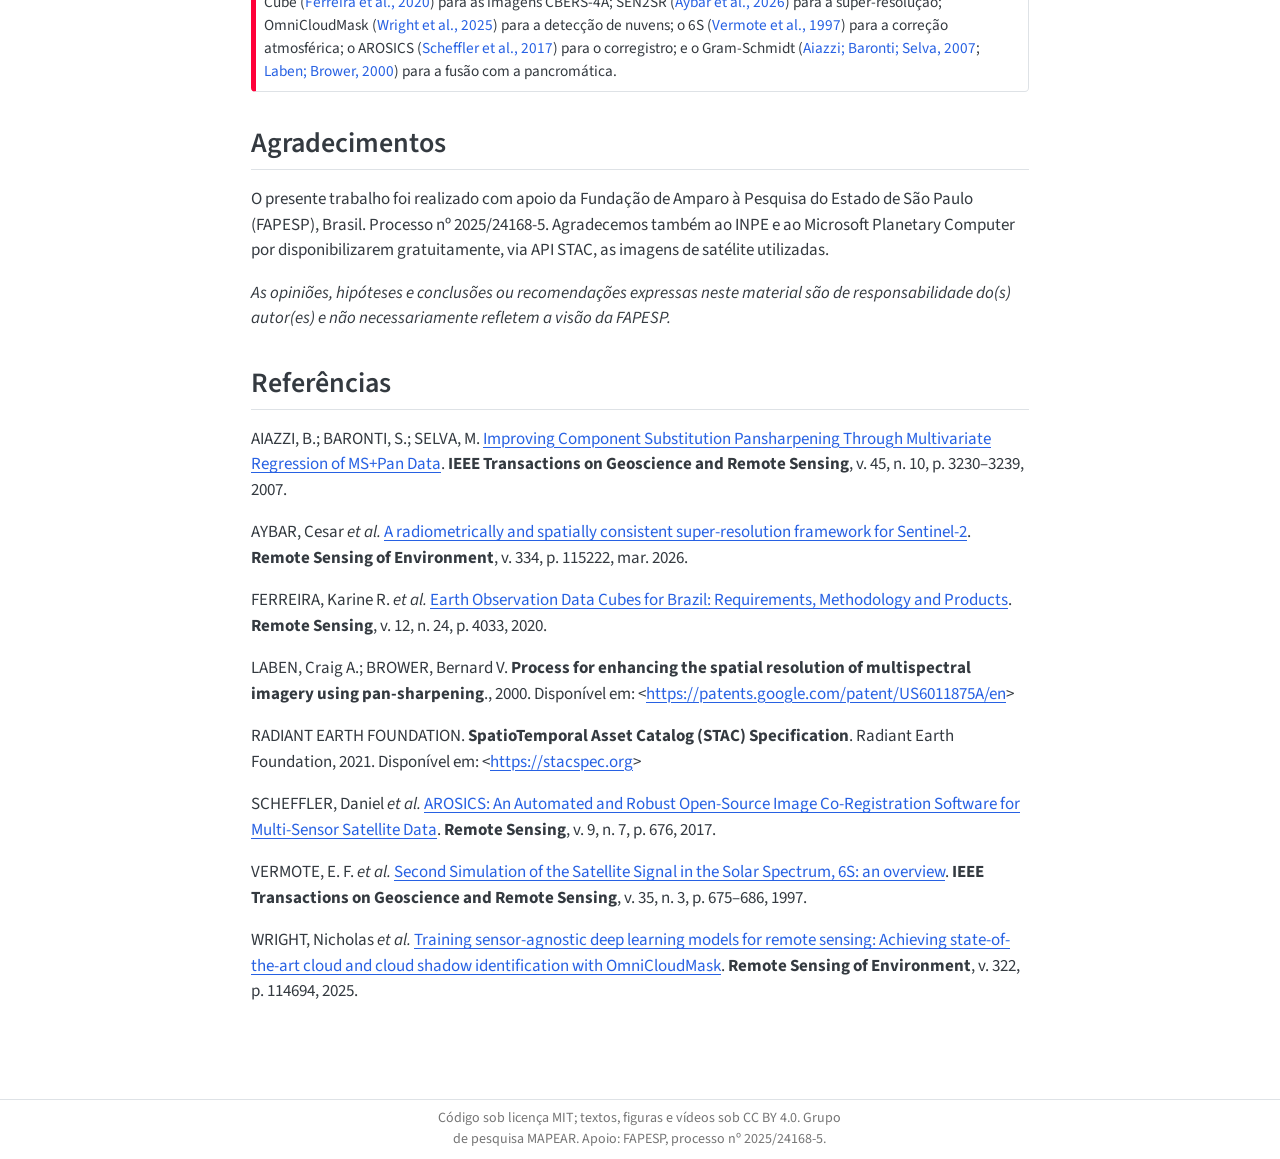
==== commit 0b19cf46: "1.1.0: Vídeos inseridos e agradecimento" ====
--- a/docs/index.html
+++ b/docs/index.html
@@ -261,6 +261,7 @@
   <ul>
   <li><a href="#cronograma-de-aulas" id="toc-cronograma-de-aulas" class="nav-link active" data-scroll-target="#cronograma-de-aulas">Cronograma de aulas</a></li>
   <li><a href="#como-citar" id="toc-como-citar" class="nav-link" data-scroll-target="#como-citar">Como citar</a></li>
+  <li><a href="#agradecimentos" id="toc-agradecimentos" class="nav-link" data-scroll-target="#agradecimentos">Agradecimentos</a></li>
   <li><a href="#referências" id="toc-referências" class="nav-link" data-scroll-target="#referências">Referências</a></li>
   </ul>
 </nav>
@@ -302,7 +303,7 @@
 
 
 <p>O presente material é um Recurso Educacional Aberto elaborado a partir dos resultados de uma etapa de pesquisa de mestrado em Geografia, na área de Sensoriamento Remoto. Você irá aprender a fazer a correção atmosférica de imagens CBERS-4A/WPM (conversão de número digital (<em>Digital Number</em>) para reflectância de topo de atmosfera (<em>top-of-atmosphere</em>) - TOA e posteriormente para reflectância de superfície - BOA); a remoção de nuvens utilizando aprendizado profundo (biblioteca <em>OmniCloudMask</em>) <span class="citation" data-cites="wright_training_2025">(<a href="#ref-wright_training_2025" role="doc-biblioref">Wright et al., 2025</a>)</span>; e a substituição de pixels contaminados usando Sentinel-2 super-resolvido (de 10 metros para 2,5 metros de resolução espacial utilizando o modelo SEN2SR + interpolação bicúbica para 2 metros) <span class="citation" data-cites="aybar_radiometrically_2026">(<a href="#ref-aybar_radiometrically_2026" role="doc-biblioref">Aybar et al., 2026</a>)</span>.</p>
-<p>Cada aula contém vídeo (em breve), código comentado e duas trilhas de execução: JupyterLab (utilizando gerenciador de ambientes pixi - <strong>Recomendado</strong>) e Google Colab para quem prefere rodar em ambiente nuvem.</p>
+<p>Cada aula contém vídeo, código comentado e duas trilhas de execução: JupyterLab (utilizando gerenciador de ambientes pixi - <strong>Recomendado</strong>) e Google Colab para quem prefere rodar em ambiente nuvem.</p>
 <div class="callout callout-style-default callout-note callout-titled">
 <div class="callout-header d-flex align-content-center">
 <div class="callout-icon-container">
@@ -392,6 +393,11 @@
 <p>Este material organiza e explica ferramentas de terceiros. Ao empregar os métodos das aulas, cite os trabalhos originais junto com esta obra: STAC <span class="citation" data-cites="stac2021specification">(<a href="#ref-stac2021specification" role="doc-biblioref">Radiant Earth Foundation, 2021</a>)</span> para aquisição de imagens via API; Brazil Data Cube <span class="citation" data-cites="ferreira_earth_2020">(<a href="#ref-ferreira_earth_2020" role="doc-biblioref">Ferreira et al., 2020</a>)</span> para as imagens CBERS-4A; SEN2SR <span class="citation" data-cites="aybar_radiometrically_2026">(<a href="#ref-aybar_radiometrically_2026" role="doc-biblioref">Aybar et al., 2026</a>)</span> para a super-resolução; OmniCloudMask <span class="citation" data-cites="wright_training_2025">(<a href="#ref-wright_training_2025" role="doc-biblioref">Wright et al., 2025</a>)</span> para a detecção de nuvens; o 6S <span class="citation" data-cites="vermote_second_1997">(<a href="#ref-vermote_second_1997" role="doc-biblioref">Vermote et al., 1997</a>)</span> para a correção atmosférica; o AROSICS <span class="citation" data-cites="scheffler_arosics_2017">(<a href="#ref-scheffler_arosics_2017" role="doc-biblioref">Scheffler et al., 2017</a>)</span> para o corregistro; e o Gram-Schmidt <span class="citation" data-cites="laben_process_2000 aiazzi_improving_2007">(<a href="#ref-aiazzi_improving_2007" role="doc-biblioref">Aiazzi; Baronti; Selva, 2007</a>; <a href="#ref-laben_process_2000" role="doc-biblioref">Laben; Brower, 2000</a>)</span> para a fusão com a pancromática.</p>
 </div>
 </div>
+</section>
+<section id="agradecimentos" class="level2">
+<h2 class="anchored" data-anchor-id="agradecimentos">Agradecimentos</h2>
+<p>O presente trabalho foi realizado com apoio da Fundação de Amparo à Pesquisa do Estado de São Paulo (FAPESP), Brasil. Processo nº 2025/24168-5. Agradecemos também ao INPE e ao Microsoft Planetary Computer por disponibilizarem gratuitamente, via API STAC, as imagens de satélite utilizadas.</p>
+<p><em>As opiniões, hipóteses e conclusões ou recomendações expressas neste material são de responsabilidade do(s) autor(es) e não necessariamente refletem a visão da FAPESP.</em></p>
 </section>
 <section id="referências" class="level2">
 <h2 class="anchored" data-anchor-id="referências">Referências</h2>
@@ -833,7 +839,7 @@
       &nbsp;
     </div>   
     <div class="nav-footer-center">
-<p>Código sob licença MIT; textos, figuras e vídeos sob CC BY 4.0. Grupo de pesquisa MAPEAR.</p>
+<p>Código sob licença MIT; textos, figuras e vídeos sob CC BY 4.0. Grupo de pesquisa MAPEAR. Apoio: FAPESP, processo nº 2025/24168-5.</p>
 </div>
     <div class="nav-footer-right">
       &nbsp;
